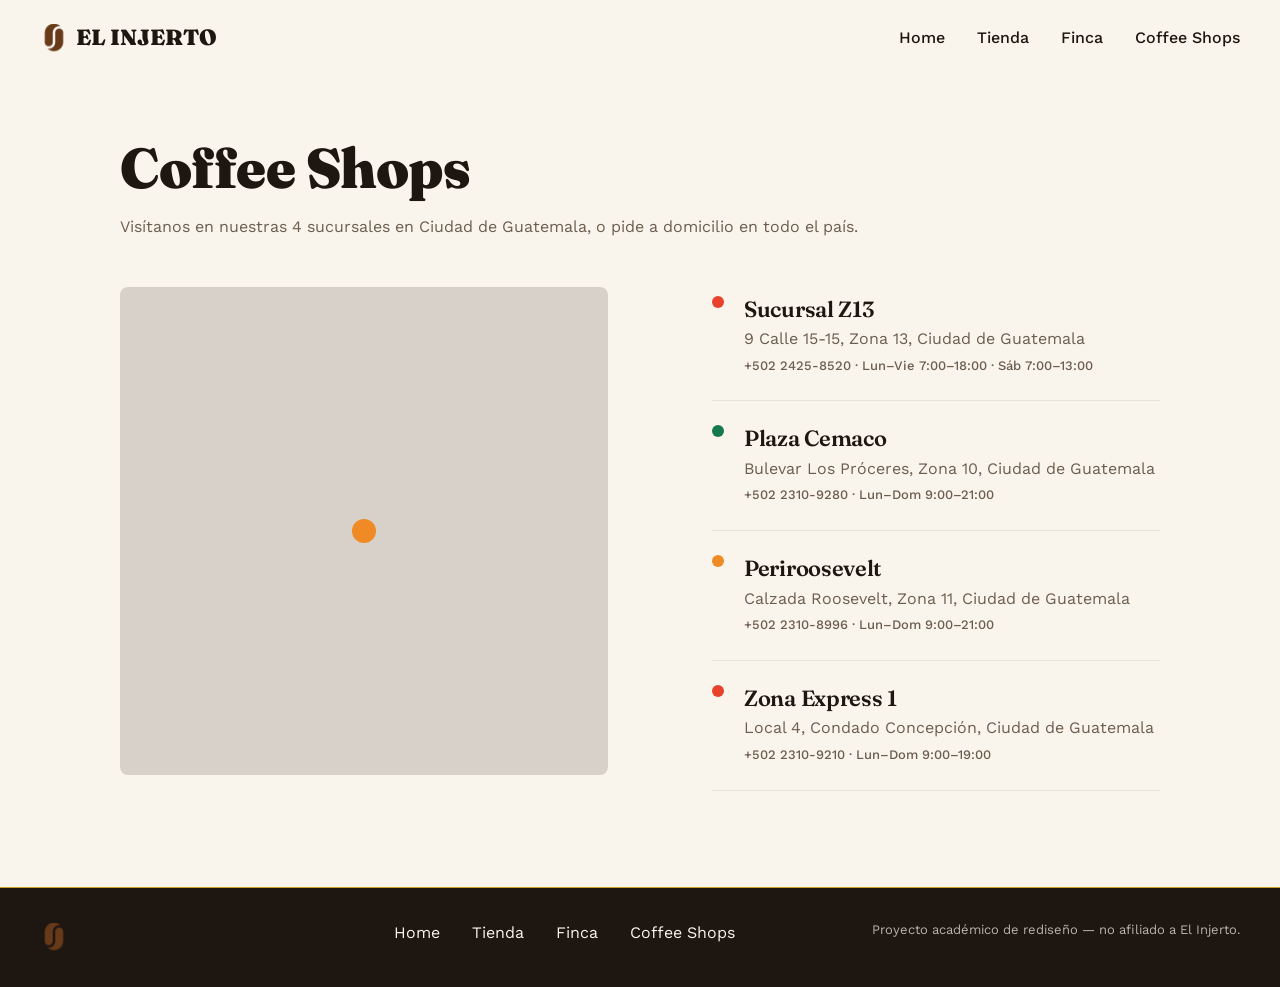
==== coffee-shops.html @ 0ef21207 "feat: agrega coffee-shops.html (mapa placeholder + lista de sucursales) - Coffee Shops completa: cab" ====
<!DOCTYPE html>
<html lang="es">
<head>
  <meta charset="UTF-8">
  <meta name="viewport" content="width=device-width, initial-scale=1.0">
  <title>Coffee Shops — El Injerto</title>
  <meta name="description" content="Visita las 4 sucursales de El Injerto en Ciudad de Guatemala, o pide a domicilio en todo el país.">
  <link rel="preconnect" href="https://fonts.googleapis.com">
  <link rel="preconnect" href="https://fonts.gstatic.com" crossorigin>
  <link href="https://fonts.googleapis.com/css2?family=Fraunces:ital,opsz,wght@0,9..144,600;0,9..144,700;0,9..144,900&family=Work+Sans:wght@400;500;600&display=swap" rel="stylesheet">
  <link rel="stylesheet" href="css/variables.css">
  <link rel="stylesheet" href="css/base.css">
  <link rel="stylesheet" href="css/layout.css">
  <link rel="stylesheet" href="css/components.css">
</head>
<body>
  <a class="sr-only" href="#main">Saltar al contenido principal</a>

  <header class="site-header">
    <div class="site-header__row">
      <a href="index.html" class="site-header__logo">
        <img src="assets/img/logo.svg" alt="" class="site-header__logo-icon" width="28" height="28">
        EL INJERTO
      </a>
      <button type="button" class="site-header__toggle" id="nav-toggle" aria-expanded="false" aria-controls="site-nav">
        <span class="sr-only">Abrir menú</span>
        <svg width="24" height="24" viewBox="0 0 24 24" fill="none" aria-hidden="true" focusable="false">
          <path d="M3 6H21" stroke="currentColor" stroke-width="2" stroke-linecap="round"/>
          <path d="M3 12H21" stroke="currentColor" stroke-width="2" stroke-linecap="round"/>
          <path d="M3 18H21" stroke="currentColor" stroke-width="2" stroke-linecap="round"/>
        </svg>
      </button>
    </div>
    <nav class="site-header__nav" id="site-nav" hidden aria-label="Principal">
      <ul class="site-header__nav-list">
        <li><a href="index.html">Home</a></li>
        <li><a href="tienda.html">Tienda</a></li>
        <li><a href="finca.html">Finca</a></li>
        <li><a href="coffee-shops.html" aria-current="page">Coffee Shops</a></li>
      </ul>
    </nav>
  </header>

  <main id="main">
    <!-- Cabecera de página -->
    <section class="page-header">
      <div class="container">
        <div class="stack stack--sm">
          <h1>Coffee Shops</h1>
          <p>Visítanos en nuestras 4 sucursales en Ciudad de Guatemala, o pide a domicilio en todo el país.</p>
        </div>
      </div>
    </section>

    <!-- Mapa + lista de sucursales -->
    <div class="container section-bottom">
      <div class="split">
        <div class="map-placeholder" aria-hidden="true">
          <span class="map-placeholder__pin"></span>
        </div>
        <ul class="shop-list">
          <li class="shop-list__row">
            <span class="shop-list__chip shop-list__chip--cherry" aria-hidden="true"></span>
            <div class="shop-list__text">
              <h2 class="h4">Sucursal Z13</h2>
              <p>9 Calle 15-15, Zona 13, Ciudad de Guatemala</p>
              <p class="shop-list__hours">+502 2425-8520 · Lun–Vie 7:00–18:00 · Sáb 7:00–13:00</p>
            </div>
          </li>
          <li class="shop-list__row">
            <span class="shop-list__chip shop-list__chip--pine" aria-hidden="true"></span>
            <div class="shop-list__text">
              <h2 class="h4">Plaza Cemaco</h2>
              <p>Bulevar Los Próceres, Zona 10, Ciudad de Guatemala</p>
              <p class="shop-list__hours">+502 2310-9280 · Lun–Dom 9:00–21:00</p>
            </div>
          </li>
          <li class="shop-list__row">
            <span class="shop-list__chip shop-list__chip--terracotta" aria-hidden="true"></span>
            <div class="shop-list__text">
              <h2 class="h4">Periroosevelt</h2>
              <p>Calzada Roosevelt, Zona 11, Ciudad de Guatemala</p>
              <p class="shop-list__hours">+502 2310-8996 · Lun–Dom 9:00–21:00</p>
            </div>
          </li>
          <li class="shop-list__row">
            <span class="shop-list__chip shop-list__chip--cherry" aria-hidden="true"></span>
            <div class="shop-list__text">
              <h2 class="h4">Zona Express 1</h2>
              <p>Local 4, Condado Concepción, Ciudad de Guatemala</p>
              <p class="shop-list__hours">+502 2310-9210 · Lun–Dom 9:00–19:00</p>
            </div>
          </li>
        </ul>
      </div>
    </div>
  </main>

  <footer class="site-footer">
    <div class="site-footer__inner">
      <a href="index.html" class="site-header__logo">
        <img src="assets/img/logo.svg" alt="" class="site-header__logo-icon" width="28" height="28">
        EL INJERTO
      </a>
      <nav aria-label="Pie de página">
        <ul class="site-footer__nav-list">
          <li><a href="index.html">Home</a></li>
          <li><a href="tienda.html">Tienda</a></li>
          <li><a href="finca.html">Finca</a></li>
          <li><a href="coffee-shops.html">Coffee Shops</a></li>
        </ul>
      </nav>
      <p class="site-footer__disclaimer">Proyecto académico de rediseño — no afiliado a El Injerto.</p>
    </div>
  </footer>
</body>
</html>
---- css/variables.css ----
/* ==========================================================================
   El Injerto — Design tokens
   ==========================================================================
   Fuente: colecciones de variables de Figma "El Injerto — Color" (fileKey
   C8CzTyhKqB1bXOBC3PZxYd) y estilos de texto "injerto/*", extraídos vía
   Figma Plugin API (getLocalVariableCollectionsAsync / getLocalTextStylesAsync)
   el 2026-09-28/29. Tabla de mapeo Figma ↔ CSS completa, con ratios de
   contraste WCAG calculados para cada par usado, en PLAN.md
   ("Fase 3 (previo a variables.css) — Auditoría de contraste WCAG").

   Figma no define variables numéricas (espaciado/radio/motion) — esa parte
   de este archivo se deriva de los valores usados de forma consistente en
   el build de Figma de la Fase 2 y se documenta aquí por primera vez.
   ========================================================================== */

:root {
  /* ---- Color — tokens nombrados por rol, no por apariencia ---- */
  --color-ink: #1e1611;              /* texto principal · fondos oscuros (footer, nav) */
  --color-surface: #faf5ec;          /* fondo claro por defecto · texto sobre ink */
  --color-block-cherry: #e8422c;     /* bloque decorativo saturado — nunca lleva texto encima */
  --color-block-terracotta: #ef8a24; /* fondo de botón Primary · chip seleccionado */
  --color-block-terracotta-hover: #ce771f;
  --color-block-terracotta-active: #bf6e1d;
  --color-block-pine: #16794c;       /* bloque decorativo saturado — nunca lleva texto encima */
  --color-accent-gold: #c9a227;      /* hairline/acento decorativo ÚNICAMENTE — nunca color de texto ni de fondo funcional */
  --color-text-secondary: #6b5d4f;   /* texto secundario sobre surface / ink-tint-8 */
  --color-disabled-fill: #e0dad2;    /* fondo de estado deshabilitado */
  --color-disabled-text: #979189;    /* texto de estado deshabilitado (exento de AA — WCAG 1.4.3, UI inactiva) */
  --color-ink-tint-8: #e8e3da;       /* fondo de sección terciaria (p.ej. Procesos, Subscription teaser) */
  --color-ink-tint-16: #d7d1c9;      /* superficie de mayor contraste tonal (p.ej. placeholder de mapa) */

  /* ---- Tipografía ---- */
  --font-display: 'Fraunces', Georgia, 'Times New Roman', serif;
  --font-body: 'Work Sans', -apple-system, BlinkMacSystemFont, 'Segoe UI', sans-serif;

  --fw-regular: 400;
  --fw-medium: 500;
  --fw-semibold: 600;
  --fw-bold: 700;
  --fw-black: 900;

  /* Tamaños fluidos para h1/h2 (clamp entre el valor mobile y desktop usados
     en el hi-fi de Figma); el resto de tamaños son fijos por breakpoint. */
  --fs-h1: clamp(2rem, 1.3rem + 3.1vw, 3.5rem);   /* 32px → 56px */
  --fs-h2: clamp(1.625rem, 1.35rem + 1.2vw, 2.5rem); /* 26px → 40px */
  --fs-h3: clamp(1.1875rem, 1.05rem + 0.6vw, 1.5rem); /* 19px → 24px */
  --fs-h4: 1.375rem;    /* 22px — nombre de sucursal en Coffee Shops */
  --fs-body: 1rem;      /* 16px */
  --fs-body-sm: 0.9375rem; /* 15px — variante mobile de body */
  --fs-small: 0.875rem; /* 14px — injerto/small */
  --fs-caption: 0.8125rem; /* 13px — leyendas de Procesos */
  --fs-button: 0.9375rem; /* 15px — injerto/button-label */

  --lh-tight: 1.05;   /* h1 */
  --lh-snug: 1.1;     /* h2 */
  --lh-normal: 1.2;   /* h3, h4 */
  --lh-relaxed: 1.6;  /* body */
  --lh-button: 1;

  --ls-h1: -0.5px;
  --ls-h2: -0.3px;
  --ls-button: 0.3px;

  /* ---- Espaciado — escala de 4px, nombrada por múltiplo ---- */
  --space-1: 0.25rem;  /* 4px */
  --space-2: 0.5rem;   /* 8px */
  --space-3: 0.75rem;  /* 12px */
  --space-4: 1rem;     /* 16px */
  --space-5: 1.25rem;  /* 20px */
  --space-6: 1.5rem;   /* 24px */
  --space-8: 2rem;     /* 32px */
  --space-10: 2.5rem;  /* 40px */
  --space-12: 3rem;    /* 48px */
  --space-14: 3.5rem;  /* 56px */
  --space-16: 4rem;    /* 64px */
  --space-20: 5rem;    /* 80px */
  --space-24: 6rem;    /* 96px */
  --space-30: 7.5rem;  /* 120px — padding lateral desktop (≥1280px) */

  /* ---- Radio ---- */
  --radius-sm: 4px;
  --radius-md: 8px;
  --radius-lg: 12px;
  --radius-full: 999px; /* chips, pills */

  /* ---- Contorno ---- */
  --stroke-hairline: 1px solid var(--color-ink-tint-8);
  --stroke-gold: 1px solid var(--color-accent-gold);

  /* ---- Movimiento ---- */
  /* Duración y easing separados (no como un solo shorthand) para poder
     anular solo la duración bajo prefers-reduced-motion sin recurrir a la
     declaración de máxima prioridad que este proyecto prohíbe
     — ver base.css. */
  --duration-fast: 150ms;
  --duration-base: 200ms;
  --easing-standard: ease;
  --transition-fast: var(--duration-fast) var(--easing-standard);
  --transition-base: var(--duration-base) var(--easing-standard);

  /* ---- Layout ---- */
  --container-max: 1200px; /* ancho de contenido a 1440px de viewport (120px de margen lateral) */

  /* ---- Tamaño de componentes ---- */
  --size-icon-md: 1.75rem;    /* 28px — icono del lockup del logo */
  --size-tap-target: 2.75rem; /* 44px — mínimo de área táctil (WCAG 2.5.5 / Apple HIG) */
  --size-dot-lg: 4.5rem;      /* 72px — círculo numerado de Proceso Step */
  --size-hairline-thin: 1px;  /* grosor base de subrayado (tab en reposo, mantiene la altura reservada) */
  --size-hairline-thick: 2px; /* grosor de la línea conectora de Proceso (accent-gold) */
  --size-underline-selected: 3px; /* grosor del subrayado de la tab seleccionada */
  --size-icon-lg: 4rem;       /* 64px — icono circular de "Encuentra tu sabor" (Home) */
  --size-dot-sm: 0.75rem;      /* 12px — chip de color en la lista de Coffee Shops */
  --size-pin-lg: 1.5rem;       /* 24px — pin decorativo del mapa placeholder (Coffee Shops) */

  /* ---- Accesibilidad ---- */
  --focus-ring-color: var(--color-block-terracotta);
  --focus-ring-width: 2px;
  --focus-ring-offset: 2px;
}

/* Breakpoints del proyecto (mobile-first, min-width, sin variables CSS
   porque no son utilizables dentro de @media): 480px · 768px · 1024px · 1280px */
---- css/base.css ----
/* ==========================================================================
   El Injerto — Base
   ==========================================================================
   Reset moderno, tipografía base, escala de encabezados (fluida en h1/h2
   vía clamp(), fija en h3/h4/body), estilos de foco visible y utilidades
   de accesibilidad. Depende de variables.css (debe cargarse después).
   ========================================================================== */

/* ---- Reset moderno ---- */
*,
*::before,
*::after {
  box-sizing: border-box;
}

* {
  margin: 0;
}

html {
  -webkit-text-size-adjust: 100%;
  text-size-adjust: 100%;
}

body {
  min-height: 100dvh;
  line-height: var(--lh-relaxed);
  -webkit-font-smoothing: antialiased;
}

img,
picture,
svg {
  display: block;
  max-width: 100%;
}

input,
button,
textarea,
select {
  font: inherit;
  color: inherit;
}

button {
  background: none;
  border: none;
  cursor: pointer;
  text-align: inherit;
}

a {
  color: inherit;
  text-decoration: none;
}

ul,
ol {
  list-style: none;
}

table {
  border-collapse: collapse;
}

/* ---- Tipografía base ---- */
html {
  font-size: 100%; /* respeta el tamaño de fuente configurado por el usuario */
}

body {
  font-family: var(--font-body);
  font-weight: var(--fw-regular);
  font-size: var(--fs-body);
  color: var(--color-ink);
  background-color: var(--color-surface);
}

/* ---- Escala de encabezados ---- */
h1,
.h1 {
  font-family: var(--font-display);
  font-weight: var(--fw-black);
  font-size: var(--fs-h1);
  line-height: var(--lh-tight);
  letter-spacing: var(--ls-h1);
}

h2,
.h2 {
  font-family: var(--font-display);
  font-weight: var(--fw-bold);
  font-size: var(--fs-h2);
  line-height: var(--lh-snug);
  letter-spacing: var(--ls-h2);
}

h3,
.h3 {
  font-family: var(--font-display);
  font-weight: var(--fw-semibold);
  font-size: var(--fs-h3);
  line-height: var(--lh-normal);
}

h4,
.h4 {
  font-family: var(--font-display);
  font-weight: var(--fw-semibold);
  font-size: var(--fs-h4);
  line-height: var(--lh-normal);
}

p {
  color: var(--color-text-secondary);
  font-size: var(--fs-body-sm);
  line-height: var(--lh-relaxed);
}

@media (min-width: 768px) {
  p {
    font-size: var(--fs-body);
  }
}

small,
.text-small {
  font-size: var(--fs-small);
  font-weight: var(--fw-medium);
}

.text-caption {
  font-size: var(--fs-caption);
  color: var(--color-text-secondary);
}

/* ---- Foco visible ---- */
/* :focus-visible en vez de :focus para no mostrar el anillo en clics de
   ratón, solo en navegación por teclado — requisito de accesibilidad. */
:focus-visible {
  outline: var(--focus-ring-width) solid var(--focus-ring-color);
  outline-offset: var(--focus-ring-offset);
  border-radius: var(--radius-sm);
}

/* ---- Utilidades de accesibilidad ---- */
.sr-only {
  position: absolute;
  width: 1px;
  height: 1px;
  padding: 0;
  margin: -1px;
  overflow: hidden;
  clip: rect(0, 0, 0, 0);
  white-space: nowrap;
  border: 0;
}

/* ---- Movimiento reducido ---- */
/* Esta regla no usa la declaración de máxima prioridad (prohibida en todo
   el proyecto, ver skills/css-architecture):
   en vez de forzar transition-duration en cada elemento, se redefinen los
   TOKENS de duración a nivel :root. Como components.css y js/main.js SOLO
   consumen var(--transition-fast)/var(--transition-base) (nunca ms sueltos,
   ver skills/design-tokens), esta redefinición de variable se propaga a
   todas las transiciones sin necesidad de ganar ninguna guerra de
   especificidad. */
@media (prefers-reduced-motion: reduce) {
  :root {
    --duration-fast: 0.01ms;
    --duration-base: 0.01ms;
  }
}
---- css/layout.css ----
/* ==========================================================================
   El Injerto — Layout
   ==========================================================================
   Contenedor, cabecera, pie de página, ritmo vertical de secciones y
   patrones de grid reutilizables (product-grid, split). Solo usa
   var(--…) — nunca valores sueltos (skills/design-tokens). Mobile-first,
   min-width en 480/768/1024/1280px (skills/css-architecture).

   Nota de fidelidad: Figma solo diseñó 2 anchos (375 y 1440), así que el
   padding lateral en los breakpoints intermedios (768/1024) es una
   interpolación razonable entre esos dos extremos, no un valor sacado
   directamente de un frame de Figma.
   ========================================================================== */

/* ---- Contenedor ---- */
.container {
  width: 100%;
  margin-inline: auto;
  padding-inline: var(--space-6); /* 24px — coincide con el margen lateral mobile de Figma */
  max-width: calc(var(--container-max) + 2 * var(--space-30));
}

@media (min-width: 768px) {
  .container {
    padding-inline: var(--space-10); /* 40px — coincide con el padding del Header/Footer desktop */
  }
}

@media (min-width: 1024px) {
  .container {
    padding-inline: var(--space-16); /* 64px */
  }
}

@media (min-width: 1280px) {
  .container {
    padding-inline: var(--space-30); /* 120px — coincide con el margen lateral desktop de Figma */
  }
}

/* ---- Cabecera del sitio ---- */
.site-header {
  display: flex;
  flex-direction: column;
  padding-block: var(--space-4); /* 16px */
  padding-inline: var(--space-6); /* 24px */
  background-color: var(--color-surface);
}

@media (min-width: 768px) {
  .site-header {
    padding-block: var(--space-5); /* 20px — coincide con Header Desktop de Figma */
    padding-inline: var(--space-10); /* 40px */
  }
}

.site-header__logo {
  display: flex;
  align-items: center;
  gap: var(--space-2);
  font-family: var(--font-display);
  font-weight: var(--fw-black);
  font-size: var(--fs-h4);
  color: var(--color-ink);
}

.site-header__logo-icon {
  width: var(--size-icon-md);
  height: var(--size-icon-md);
  object-fit: contain; /* el logo real no es cuadrado (98×116); evita que el
                           tamaño de icono forzado lo deforme */
}

/* Wrapper que agrupa logo + botón hamburguesa en una fila; el nav (panel
   desplegable) va DEBAJO de esta fila en el flujo normal del documento —
   nunca en position:fixed con un offset adivinado, para no depender de la
   altura real de la cabecera. */
.site-header__row {
  display: flex;
  align-items: center;
  justify-content: space-between;
  width: 100%;
}

/* Botón hamburguesa — visible solo por debajo del breakpoint de navegación
   horizontal. El toggle de estado (aria-expanded, atributo [hidden] en el
   nav) lo aplica js/main.js; aquí solo se define el aspecto visual. */
.site-header__toggle {
  display: flex;
  align-items: center;
  justify-content: center;
  width: var(--size-tap-target);
  height: var(--size-tap-target);
}

@media (min-width: 768px) {
  .site-header__toggle {
    display: none;
  }
}

/* Nav — panel desplegable en flujo normal en mobile (oculto por defecto vía
   [hidden], que js/main.js quita/pone al hacer toggle), fila horizontal en
   desktop. Al estar en el flujo del documento (no position:fixed), la
   cabecera crece para contenerlo y no hace falta calcular ninguna altura. */
.site-header__nav[hidden] {
  display: none;
}

.site-header__nav {
  width: 100%;
  padding-block: var(--space-6);
}

.site-header__nav-list {
  display: flex;
  flex-direction: column;
  gap: var(--space-6);
  font-family: var(--font-display);
  font-weight: var(--fw-semibold);
  font-size: var(--fs-h3);
}

@media (min-width: 768px) {
  .site-header {
    flex-direction: row;
    align-items: center;
    justify-content: space-between;
    flex-wrap: wrap;
  }

  .site-header__row {
    width: auto;
  }

  .site-header__nav,
  .site-header__nav[hidden] {
    display: block;
    width: auto;
    padding-block: 0;
  }

  .site-header__nav-list {
    flex-direction: row;
    align-items: center;
    gap: var(--space-8);
    font-family: var(--font-body);
    font-weight: var(--fw-medium);
    font-size: var(--fs-body);
  }
}

/* ---- Pie de página ---- */
.site-footer {
  background-color: var(--color-ink);
  color: var(--color-surface);
  border-top: var(--stroke-gold);
}

.site-footer__inner {
  display: flex;
  flex-direction: column;
  gap: var(--space-8);
  padding-block: var(--space-8); /* 32px */
  padding-inline: var(--space-6); /* 24px */
}

@media (min-width: 768px) {
  .site-footer__inner {
    flex-direction: row;
    align-items: flex-start;
    justify-content: space-between;
    padding-inline: var(--space-10); /* 40px */
  }
}

.site-footer__nav-list {
  display: flex;
  flex-direction: column;
  gap: var(--space-3);
}

@media (min-width: 768px) {
  .site-footer__nav-list {
    flex-direction: row;
    gap: var(--space-8);
  }
}

.site-footer__disclaimer {
  font-size: var(--fs-caption);
  color: var(--color-surface);
  opacity: 0.7;
  margin-top: var(--space-6);
}

@media (min-width: 768px) {
  .site-footer__disclaimer {
    margin-top: 0;
  }
}

/* ---- Ritmo vertical de secciones ---- */
.section {
  padding-block: var(--space-12); /* 48px */
}

@media (min-width: 768px) {
  .section {
    padding-block: var(--space-16); /* 64px */
  }
}

@media (min-width: 1024px) {
  .section {
    padding-block: var(--space-20); /* 80px */
  }
}

@media (min-width: 1280px) {
  .section {
    padding-block: var(--space-24); /* 96px */
  }
}

/* Variante compacta — bandas de título, no secciones de contenido completo */
.section--tight {
  padding-block: var(--space-8); /* 32px */
}

@media (min-width: 1024px) {
  .section--tight {
    padding-block: var(--space-10); /* 40px */
  }
}

/* Variante con fondo terciario (Procesos, Subscription teaser) */
.section--tinted {
  background-color: var(--color-ink-tint-8);
}

/* ---- Grids reutilizables ---- */

/* split — layout de 2 columnas que colapsa a 1 en mobile. Usado en Hero
   (texto | foto), Coffee Shops (mapa | lista), Subscription builder
   (texto | panel). */
.split {
  display: grid;
  grid-template-columns: 1fr;
  gap: var(--space-10);
  align-items: start;
}

@media (min-width: 1024px) {
  .split {
    grid-template-columns: 1fr 1fr;
    align-items: center;
    gap: var(--space-16);
  }
}

/* product-grid — grid de Product Card, Home "Cafés de Temporada" y Tienda.
   Nota de fidelidad: el hi-fi de Figma usa un offset vertical alterno
   (efecto "escalonado") entre tarjetas para dar ritmo visual al wireframe;
   aquí se simplifica a un grid alineado porque un offset por nth-child se
   rompe de forma impredecible al cambiar el número de columnas entre
   breakpoints — desviación deliberada, documentada en PLAN.md. */
.product-grid {
  display: grid;
  grid-template-columns: 1fr;
  gap: var(--space-6);
}

@media (min-width: 768px) {
  .product-grid {
    grid-template-columns: repeat(2, 1fr);
  }
}

@media (min-width: 1280px) {
  .product-grid {
    grid-template-columns: repeat(4, 1fr);
  }
}

/* steps-grid — timeline de Proceso (Finca): fila única desktop, 2×2 mobile */
.steps-grid {
  display: grid;
  grid-template-columns: repeat(2, 1fr);
  gap: var(--space-8) var(--space-6);
  justify-items: center;
}

@media (min-width: 768px) {
  .steps-grid {
    grid-template-columns: repeat(4, 1fr);
  }
}

/* ---- Utilidades de composición vertical ---- */
/* .stack agrupa título + contenido + CTA dentro de una sección con un gap
   consistente tomado de la escala de espaciado; los tamaños coinciden con
   los itemSpacing reales de los frames verticales de Home/Finca en Figma
   (Hero text=24, Find Your Flavor=32, Cafés de Temporada=40, Subscription
   text=16). .stack--center centra el contenido (usado en secciones donde
   Figma tiene counterAxisAlignItems='CENTER', p.ej. "Encuentra tu sabor"). */
.stack {
  display: flex;
  flex-direction: column;
}

.stack--sm {
  gap: var(--space-4); /* 16px */
}

.stack--md {
  gap: var(--space-6); /* 24px */
}

.stack--lg {
  gap: var(--space-8); /* 32px */
}

.stack--xl {
  gap: var(--space-10); /* 40px */
}

.stack--center {
  align-items: center;
  text-align: center;
}

/* ---- Cabecera de página (Tienda, Finca, Coffee Shops) ---- */
/* Título + intro de página, antes del contenido principal. Padding vertical
   asimétrico tomado directamente de Tienda en Figma (no interpolado: mobile
   32/24 y desktop 64/32 son los valores reales de los 2 anchos diseñados). */
.page-header {
  padding-block: var(--space-8) var(--space-6); /* 32px / 24px */
}

@media (min-width: 768px) {
  .page-header {
    padding-block: var(--space-16) var(--space-8); /* 64px / 32px */
  }
}

/* ---- Fila de Category Tabs (Tienda) ---- */
.category-tabs-row {
  padding-bottom: var(--space-6); /* 24px */
}

@media (min-width: 768px) {
  .category-tabs-row {
    padding-bottom: var(--space-10); /* 40px */
  }
}

/* ---- Utilidad: sección con padding solo abajo ---- */
/* Para contenido que ya viene precedido de espaciado propio (p.ej. justo
   después de .category-tabs-row) y no debe duplicar espacio arriba. Sigue
   la misma progresión de 4 breakpoints que .section, desplazada a los
   valores reales de Tienda en Figma (mobile 56px, desktop 96px). */
.section-bottom {
  padding-bottom: var(--space-14); /* 56px */
}

@media (min-width: 768px) {
  .section-bottom {
    padding-bottom: var(--space-16); /* 64px — interpolación */
  }
}

@media (min-width: 1024px) {
  .section-bottom {
    padding-bottom: var(--space-20); /* 80px — interpolación */
  }
}

@media (min-width: 1280px) {
  .section-bottom {
    padding-bottom: var(--space-24); /* 96px */
  }
}
---- css/components.css ----
/* ==========================================================================
   El Injerto — Componentes
   ==========================================================================
   Botones, Product Card, Proceso Step/Connector, y las Category Tabs
   (patrón ARIA tabs). Solo usa var(--…) — nunca valores sueltos
   (skills/design-tokens). Valores tomados directamente de los componentes
   reales de Figma (fileKey C8CzTyhKqB1bXOBC3PZxYd, set de Botones
   308:1954, Product Card 308:2000, Proceso Step/Connector 308:2004/308:2008,
   Tab 308:1963) — no inventados.
   ========================================================================== */

/* ---- Botones ---- */
.btn {
  display: inline-flex;
  align-items: center;
  justify-content: center;
  padding-block: var(--space-3); /* 12px */
  padding-inline: var(--space-6); /* 24px */
  min-height: var(--size-tap-target);
  border: var(--size-hairline-thick) solid transparent;
  border-radius: var(--radius-sm);
  font-family: var(--font-body);
  font-weight: var(--fw-semibold);
  font-size: var(--fs-button);
  line-height: var(--lh-button);
  letter-spacing: var(--ls-button);
  transition: background-color var(--transition-fast), border-color var(--transition-fast),
    color var(--transition-fast);
}

.btn:disabled {
  cursor: not-allowed;
}

/* Primary — relleno terracotta, etiqueta ink (auditado: 7.07:1 / 5.33:1 /
   4.64:1 en default/hover/active, ver PLAN.md "Auditoría de contraste WCAG") */
.btn--primary {
  background-color: var(--color-block-terracotta);
  border-color: var(--color-block-terracotta);
  color: var(--color-ink);
}

.btn--primary:hover {
  background-color: var(--color-block-terracotta-hover);
  border-color: var(--color-block-terracotta-hover);
}

.btn--primary:active {
  background-color: var(--color-block-terracotta-active);
  border-color: var(--color-block-terracotta-active);
}

.btn--primary:disabled {
  background-color: var(--color-disabled-fill);
  border-color: var(--color-disabled-fill);
  color: var(--color-disabled-text);
}

/* Secondary — contorno ink, relleno transparente */
.btn--secondary {
  background-color: transparent;
  border-color: var(--color-ink);
  color: var(--color-ink);
}

.btn--secondary:hover {
  background-color: var(--color-ink-tint-8);
}

.btn--secondary:disabled {
  border-color: var(--color-disabled-fill);
  color: var(--color-disabled-text);
  background-color: transparent;
}

/* Tertiary — solo texto, sin relleno ni contorno */
.btn--tertiary {
  background-color: transparent;
  border-color: transparent;
  color: var(--color-ink);
  padding-inline: var(--space-2);
}

.btn--tertiary:hover {
  text-decoration: underline; /* el estado no depende solo del color */
}

.btn--tertiary:disabled {
  color: var(--color-disabled-text);
}

/* ---- Product Card ---- */
/* Home "Cafés de temporada" y Tienda (café/merch). El bloque de imagen es
   un color plano (placeholder de producto real, ver design.md) — no una
   <img>, así que no requiere alt text; el color se fija con una clase
   modificadora, nunca inline. */
.product-card {
  border-radius: var(--radius-md);
  overflow: hidden;
  background-color: var(--color-surface);
}

.product-card__image {
  aspect-ratio: 6 / 5;
  width: 100%;
}

.product-card__image--cherry {
  background-color: var(--color-block-cherry);
}

.product-card__image--pine {
  background-color: var(--color-block-pine);
}

.product-card__image--terracotta {
  background-color: var(--color-block-terracotta);
}

.product-card__body {
  display: flex;
  flex-direction: column;
  gap: var(--space-1); /* 4px */
  padding: var(--space-4); /* 16px */
}

.product-card__name {
  font-family: var(--font-display);
  font-weight: var(--fw-semibold);
  font-size: var(--fs-h4);
  color: var(--color-ink);
}

.product-card__price {
  font-size: var(--fs-small);
  color: var(--color-text-secondary);
}

/* ---- Proceso Step / Connector ---- */
/* Timeline "De la semilla a la taza" (Finca): 4 pasos numerados conectados
   por una línea decorativa accent-gold. */
/* Mobile-first: grid 2x2 real (mismo patrón que "Steps row" en Finca Mobile
   de Figma, no un flex-wrap orgánico — el texto de las captions no
   garantiza 2 por fila de forma fiable si se deja al wrap del navegador).
   Desde 768px pasa a fila única; el espacio entre pasos lo generan los
   Proceso Connector (flex:1), por eso el gap se resetea a 0. */
.proceso {
  display: grid;
  grid-template-columns: repeat(2, 1fr);
  justify-items: center;
  gap: var(--space-6) var(--space-10); /* 24px filas / 40px columnas — reales de Figma mobile */
}

@media (min-width: 768px) {
  .proceso {
    display: flex;
    align-items: center;
    justify-content: center;
    flex-wrap: nowrap;
    gap: 0;
  }
}

.proceso-step {
  display: flex;
  flex-direction: column;
  align-items: center;
  gap: var(--space-3); /* 12px */
  text-align: center;
}

.proceso-step__number {
  display: flex;
  align-items: center;
  justify-content: center;
  width: var(--size-dot-lg);
  height: var(--size-dot-lg);
  border-radius: var(--radius-full);
  background-color: var(--color-block-terracotta);
  color: var(--color-ink); /* 7.07:1, ver tabla de contraste en variables.css */
  font-family: var(--font-display);
  font-weight: var(--fw-bold);
  font-size: var(--fs-h3);
}

.proceso-step__label {
  font-size: var(--fs-small);
  font-weight: var(--fw-medium);
  color: var(--color-ink);
}

.proceso-step__caption {
  font-size: var(--fs-caption);
  color: var(--color-text-secondary);
  max-width: 12rem;
}

/* Mobile-first: oculto por defecto porque en mobile el timeline usa grid
   2×2 (.steps-grid, ver layout.css) y un conector horizontal no tiene
   sentido entre filas. Se muestra desde 768px, cuando el timeline vuelve a
   ser una fila única de 4 pasos. */
.proceso-connector {
  display: none;
}

@media (min-width: 768px) {
  .proceso-connector {
    display: block;
    flex: 1 1 var(--space-20); /* 80px */
    height: var(--size-hairline-thick);
    background-color: var(--color-accent-gold);
    align-self: center;
    margin-inline: var(--space-2);
  }
}

/* ---- Category Tabs (Tienda) ---- */
/* Patrón ARIA tabs completo: role="tablist"/"tab"/"tabpanel", aria-selected,
   roving tabindex y navegación ←/→/Home/End — implementados en js/main.js.
   Aquí solo el aspecto visual de cada estado. El estado seleccionado NUNCA
   se comunica solo con color: lleva además subrayado más grueso (3px vs 1px)
   y peso de fuente distinto (bold vs medium) — skills/accessibility regla 7. */
.tablist {
  display: flex;
  gap: var(--space-4); /* 16px */
}

.tab {
  padding-block: var(--space-2) var(--space-3); /* 8px arriba, 12px abajo */
  padding-inline: var(--space-1);
  border: none;
  border-bottom: var(--size-hairline-thin) solid transparent;
  font-family: var(--font-body);
  font-weight: var(--fw-medium);
  font-size: var(--fs-body-sm);
  color: var(--color-ink);
  transition: border-color var(--transition-fast), border-width var(--transition-fast);
}

.tab:hover {
  border-bottom-color: var(--color-accent-gold);
  border-bottom-width: var(--size-hairline-thick);
}

.tab[aria-selected='true'] {
  font-weight: var(--fw-bold);
  border-bottom-color: var(--color-block-terracotta);
  border-bottom-width: var(--size-underline-selected);
}

.tabpanel[hidden] {
  display: none;
}

/* ---- Home: composición fotográfica del Hero ---- */
/* Bloques de color plano en vez de fotografía real (placeholder de imagen,
   ver design.md). Proporciones tomadas de Home Desktop/Mobile en Figma:
   mobile = un solo bloque cherry (327×220); desktop ≥1024px = bloque cherry
   + columna apilada terracotta/pine con acento circular centrado (720×420
   total, sin gap entre bloques — valores exactos de Figma). */
.hero-photos {
  display: flex;
  width: 100%;
  aspect-ratio: 327 / 220;
  overflow: hidden;
  border-radius: var(--radius-md);
}

.hero-photos__block {
  width: 100%;
  height: 100%;
}

.hero-photos__block--cherry {
  background-color: var(--color-block-cherry);
}

.hero-photos__block--terracotta {
  background-color: var(--color-block-terracotta);
}

.hero-photos__block--pine {
  display: flex;
  align-items: center;
  justify-content: center;
  background-color: var(--color-block-pine);
}

.hero-photos__stack,
.hero-photos__block--terracotta,
.hero-photos__block--pine {
  display: none;
}

.hero-photos__accent {
  width: 30%;
  aspect-ratio: 1 / 1;
  border-radius: var(--radius-full);
  background-color: var(--color-surface);
}

@media (min-width: 1024px) {
  .hero-photos {
    aspect-ratio: 720 / 420;
  }

  .hero-photos__block--cherry {
    width: 50%;
  }

  .hero-photos__stack {
    display: flex;
    flex-direction: column;
    width: 50%;
    height: 100%;
  }

  .hero-photos__block--terracotta,
  .hero-photos__block--pine {
    display: flex;
    width: 100%;
    height: 50%;
  }
}

/* ---- Home: Flavor Step ("Encuentra tu sabor") ---- */
/* Icono circular + etiqueta, dentro de .steps-grid (layout.css). Reutiliza
   el mismo patrón de grid 2×2→fila de 4 que el timeline de Proceso (Finca),
   con un gap ligeramente distinto al de Figma (24/32px del grid compartido
   vs. 48px en el diseño original) — desviación menor documentada en
   PLAN.md, igual que la reutilización de .split más abajo. */
.flavor-step {
  display: flex;
  flex-direction: column;
  align-items: center;
  gap: var(--space-3); /* 12px */
  text-align: center;
}

.flavor-step__icon {
  width: var(--size-icon-lg);
  height: var(--size-icon-lg);
  border-radius: var(--radius-full);
  background-color: var(--color-block-terracotta);
}

.flavor-step__label {
  font-size: var(--fs-small);
  font-weight: var(--fw-medium);
  color: var(--color-ink);
}

/* ---- Home: Subscription Builder (teaser) ---- */
/* Vista previa estática de "Arma tu suscripción" — no interactiva (no hay
   página de checkout en el alcance de esta PEC). Los chips de tamaño
   muestran el estado "seleccionado" (250g) tal como en Figma: nunca solo
   por color, también negrita (misma regla que .tab). El selector de
   frecuencia y el precio se implementan como controles reales
   deshabilitados en vez de las barras grises vacías de Figma — más
   semántico y accesible que una decoración sin significado, mismo aspecto
   visual (fill disabled-fill / texto disabled-text). */
.chip {
  display: inline-flex;
  align-items: center;
  justify-content: center;
  padding-block: var(--space-3); /* 12px — snap del valor de Figma (10px) a la escala de 4px */
  padding-inline: var(--space-4); /* 16px */
  border-radius: var(--radius-full);
  background-color: var(--color-disabled-fill);
  color: var(--color-disabled-text);
  font-size: var(--fs-small);
  font-weight: var(--fw-medium);
}

.chip--selected {
  background-color: var(--color-block-terracotta);
  color: var(--color-ink); /* 7.07:1, mismo par ya auditado que .btn--primary */
  font-weight: var(--fw-bold);
}

.subscription-panel {
  display: flex;
  flex-direction: column;
  gap: var(--space-4); /* 16px */
  padding: var(--space-6); /* 24px */
  border-radius: var(--radius-md);
  background-color: var(--color-surface);
}

.subscription-panel__chips {
  display: flex;
  flex-wrap: wrap;
  gap: var(--space-3); /* 12px */
}

.subscription-panel__select {
  width: 100%;
  min-height: var(--size-tap-target);
  padding-inline: var(--space-4);
  border: none;
  border-radius: var(--radius-sm);
  background-color: var(--color-disabled-fill);
  color: var(--color-disabled-text);
  appearance: none;
}

.subscription-panel__price {
  font-size: var(--fs-small);
  color: var(--color-disabled-text);
}

/* ---- Finca: bloque fotográfico del Hero ---- */
/* Mismo patrón que .hero-photos de Home (bloque de color + acento circular
   centrado), pero de una sola pieza en ambos anchos — Figma no cambia la
   composición entre mobile y desktop aquí, solo la proporción (327×220 →
   640×420) y el tamaño relativo del círculo (27.5% → 21.875% del ancho);
   se usa un 25% único, un promedio razonable entre ambos anchos reales. */
.finca-photo {
  display: flex;
  align-items: center;
  justify-content: center;
  width: 100%;
  aspect-ratio: 327 / 220;
  overflow: hidden;
  border-radius: var(--radius-md);
  background-color: var(--color-block-pine);
}

@media (min-width: 1024px) {
  .finca-photo {
    aspect-ratio: 640 / 420;
  }
}

.finca-photo__accent {
  width: 25%;
  aspect-ratio: 1 / 1;
  border-radius: var(--radius-full);
  background-color: var(--color-surface);
}

/* ---- Coffee Shops: mapa placeholder ---- */
/* Sin mapa real (fuera de alcance de esta PEC) — bloque neutro con un pin
   decorativo centrado, mismo criterio que .hero-photos/.finca-photo.
   Proporción real de Figma: 327×240 en mobile, cuadrado (600×600) desde
   1024px, que es cuando .split pasa a 2 columnas. */
.map-placeholder {
  display: flex;
  align-items: center;
  justify-content: center;
  width: 100%;
  aspect-ratio: 327 / 240;
  border-radius: var(--radius-md);
  background-color: var(--color-ink-tint-16);
}

@media (min-width: 1024px) {
  .map-placeholder {
    aspect-ratio: 1 / 1;
  }
}

.map-placeholder__pin {
  width: var(--size-pin-lg);
  height: var(--size-pin-lg);
  border-radius: var(--radius-full);
  background-color: var(--color-block-terracotta);
}

/* ---- Coffee Shops: lista de sucursales ---- */
.shop-list {
  display: flex;
  flex-direction: column;
}

.shop-list__row {
  display: flex;
  align-items: flex-start;
  gap: var(--space-5); /* 20px */
  padding-block: var(--space-6); /* 24px */
  border-bottom: var(--stroke-hairline);
}

.shop-list__chip {
  flex-shrink: 0;
  width: var(--size-dot-sm);
  height: var(--size-dot-sm);
  border-radius: var(--radius-full);
}

.shop-list__chip--cherry {
  background-color: var(--color-block-cherry);
}

.shop-list__chip--pine {
  background-color: var(--color-block-pine);
}

.shop-list__chip--terracotta {
  background-color: var(--color-block-terracotta);
}

.shop-list__text {
  display: flex;
  flex-direction: column;
  gap: var(--space-1); /* 4px */
}

/* .shop-list__text > p (dirección) hereda el estilo base de párrafo
   (--fs-body-sm, color text-secondary) — coincide exacto con Figma, sin
   clase adicional. El nombre usa la utilidad .h4 ya existente en base.css
   (Fraunces SemiBold 22px, color ink) sobre un <h2> real, para no saltar
   niveles de encabezado (Title de la página ya es <h1>). */
.shop-list__hours {
  font-size: var(--fs-caption);
  font-weight: var(--fw-medium);
  color: var(--color-text-secondary);
}
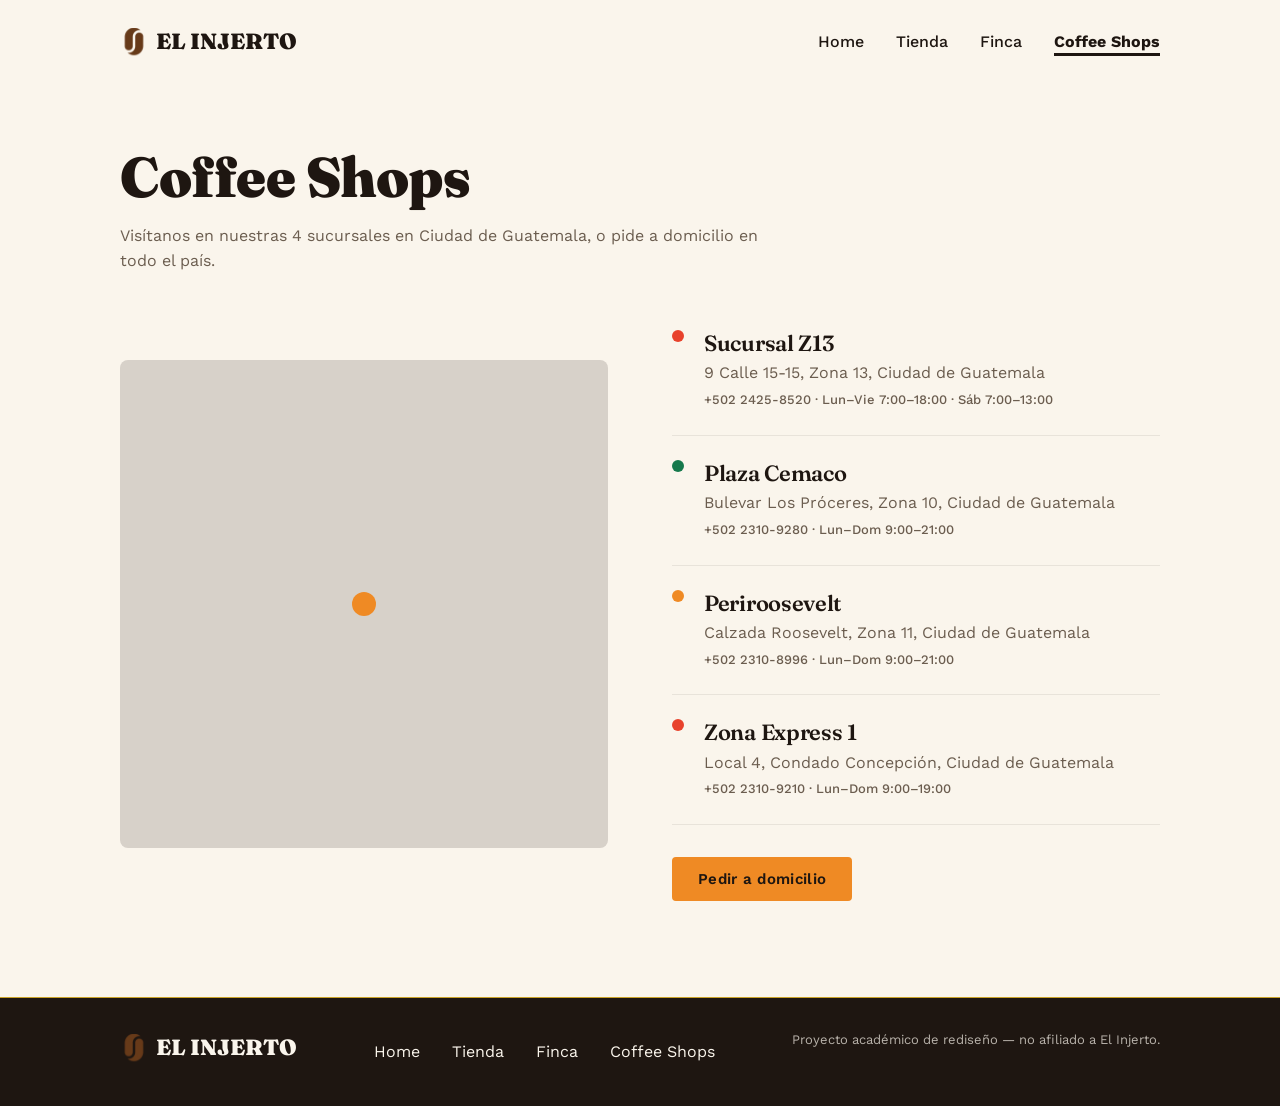
==== commit 5444e96f: "feat(html): enlaces a Tienda en Finca y Coffee Shops y CTA en Tienda Auditoria apple-design (FIN-H1," ====
--- a/coffee-shops.html
+++ b/coffee-shops.html
@@ -58,40 +58,43 @@
         <div class="map-placeholder" aria-hidden="true">
           <span class="map-placeholder__pin"></span>
         </div>
-        <ul class="shop-list">
-          <li class="shop-list__row">
-            <span class="shop-list__chip shop-list__chip--cherry" aria-hidden="true"></span>
-            <div class="shop-list__text">
-              <h2 class="h4">Sucursal Z13</h2>
-              <p>9 Calle 15-15, Zona 13, Ciudad de Guatemala</p>
-              <p class="shop-list__hours">+502 2425-8520 · Lun–Vie 7:00–18:00 · Sáb 7:00–13:00</p>
-            </div>
-          </li>
-          <li class="shop-list__row">
-            <span class="shop-list__chip shop-list__chip--pine" aria-hidden="true"></span>
-            <div class="shop-list__text">
-              <h2 class="h4">Plaza Cemaco</h2>
-              <p>Bulevar Los Próceres, Zona 10, Ciudad de Guatemala</p>
-              <p class="shop-list__hours">+502 2310-9280 · Lun–Dom 9:00–21:00</p>
-            </div>
-          </li>
-          <li class="shop-list__row">
-            <span class="shop-list__chip shop-list__chip--terracotta" aria-hidden="true"></span>
-            <div class="shop-list__text">
-              <h2 class="h4">Periroosevelt</h2>
-              <p>Calzada Roosevelt, Zona 11, Ciudad de Guatemala</p>
-              <p class="shop-list__hours">+502 2310-8996 · Lun–Dom 9:00–21:00</p>
-            </div>
-          </li>
-          <li class="shop-list__row">
-            <span class="shop-list__chip shop-list__chip--cherry" aria-hidden="true"></span>
-            <div class="shop-list__text">
-              <h2 class="h4">Zona Express 1</h2>
-              <p>Local 4, Condado Concepción, Ciudad de Guatemala</p>
-              <p class="shop-list__hours">+502 2310-9210 · Lun–Dom 9:00–19:00</p>
-            </div>
-          </li>
-        </ul>
+        <div class="stack stack--lg">
+          <ul class="shop-list">
+            <li class="shop-list__row">
+              <span class="shop-list__chip shop-list__chip--cherry" aria-hidden="true"></span>
+              <div class="shop-list__text">
+                <h2 class="h4">Sucursal Z13</h2>
+                <p>9 Calle 15-15, Zona 13, Ciudad de Guatemala</p>
+                <p class="shop-list__hours">+502 2425-8520 · Lun–Vie 7:00–18:00 · Sáb 7:00–13:00</p>
+              </div>
+            </li>
+            <li class="shop-list__row">
+              <span class="shop-list__chip shop-list__chip--pine" aria-hidden="true"></span>
+              <div class="shop-list__text">
+                <h2 class="h4">Plaza Cemaco</h2>
+                <p>Bulevar Los Próceres, Zona 10, Ciudad de Guatemala</p>
+                <p class="shop-list__hours">+502 2310-9280 · Lun–Dom 9:00–21:00</p>
+              </div>
+            </li>
+            <li class="shop-list__row">
+              <span class="shop-list__chip shop-list__chip--terracotta" aria-hidden="true"></span>
+              <div class="shop-list__text">
+                <h2 class="h4">Periroosevelt</h2>
+                <p>Calzada Roosevelt, Zona 11, Ciudad de Guatemala</p>
+                <p class="shop-list__hours">+502 2310-8996 · Lun–Dom 9:00–21:00</p>
+              </div>
+            </li>
+            <li class="shop-list__row">
+              <span class="shop-list__chip shop-list__chip--cherry" aria-hidden="true"></span>
+              <div class="shop-list__text">
+                <h2 class="h4">Zona Express 1</h2>
+                <p>Local 4, Condado Concepción, Ciudad de Guatemala</p>
+                <p class="shop-list__hours">+502 2310-9210 · Lun–Dom 9:00–19:00</p>
+              </div>
+            </li>
+          </ul>
+          <a href="tienda.html" class="btn btn--primary">Pedir a domicilio</a>
+        </div>
       </div>
     </div>
   </main>
@@ -113,5 +116,6 @@
       <p class="site-footer__disclaimer">Proyecto académico de rediseño — no afiliado a El Injerto.</p>
     </div>
   </footer>
+  <script src="js/main.js" defer></script>
 </body>
 </html>
--- a/css/variables.css
+++ b/css/variables.css
@@ -25,7 +25,7 @@
   --color-accent-gold: #c9a227;      /* hairline/acento decorativo ÚNICAMENTE — nunca color de texto ni de fondo funcional */
   --color-text-secondary: #6b5d4f;   /* texto secundario sobre surface / ink-tint-8 */
   --color-disabled-fill: #e0dad2;    /* fondo de estado deshabilitado */
-  --color-disabled-text: #979189;    /* texto de estado deshabilitado (exento de AA — WCAG 1.4.3, UI inactiva) */
+  --color-disabled-text: #979189;    /* solo para controles realmente :disabled (exentos de AA — WCAG 1.4.3). Texto informativo, aunque parezca inactivo (chips, precio), usa --color-text-secondary */
   --color-ink-tint-8: #e8e3da;       /* fondo de sección terciaria (p.ej. Procesos, Subscription teaser) */
   --color-ink-tint-16: #d7d1c9;      /* superficie de mayor contraste tonal (p.ej. placeholder de mapa) */
 
@@ -46,7 +46,7 @@
   --fs-h3: clamp(1.1875rem, 1.05rem + 0.6vw, 1.5rem); /* 19px → 24px */
   --fs-h4: 1.375rem;    /* 22px — nombre de sucursal en Coffee Shops */
   --fs-body: 1rem;      /* 16px */
-  --fs-body-sm: 0.9375rem; /* 15px — variante mobile de body */
+  --fs-body-sm: 0.9375rem; /* 15px — etiqueta de las tabs (ya no es el tamaño del párrafo móvil) */
   --fs-small: 0.875rem; /* 14px — injerto/small */
   --fs-caption: 0.8125rem; /* 13px — leyendas de Procesos */
   --fs-button: 0.9375rem; /* 15px — injerto/button-label */
@@ -98,8 +98,24 @@
   --transition-fast: var(--duration-fast) var(--easing-standard);
   --transition-base: var(--duration-base) var(--easing-standard);
 
+  /* Animación de la timeline Proceso (Finca). --easing-bounce tiene un valor
+     y > 1 (1.56): la curva SE PASA de su destino y vuelve, que se percibe
+     como rebote. Secuencia en escritorio: cada paso espera a que el
+     conector anterior termine de dibujarse, por eso --duration-draw =
+     --duration-stagger (la mitad de un ciclo paso + conector). Todas estas
+     duraciones se redefinen bajo prefers-reduced-motion en base.css.
+     Auditoría apple-design, 2026-09-30 (FIN-M1): stagger y draw bajan de 350ms
+     a 120ms; con 350ms el cuarto paso tardaba ~2.3s en verse y el último pulso
+     terminaba a ~3.4s. */
+  --duration-bounce: 600ms;
+  --duration-stagger: 120ms;
+  --duration-draw: 120ms;
+  --duration-pulse: 700ms;
+  --easing-bounce: cubic-bezier(0.34, 1.56, 0.64, 1);
+
   /* ---- Layout ---- */
   --container-max: 1200px; /* ancho de contenido a 1440px de viewport (120px de margen lateral) */
+  --z-skip-link: 100;      /* capa del enlace "Saltar al contenido" cuando recibe el foco */
 
   /* ---- Tamaño de componentes ---- */
   --size-icon-md: 1.75rem;    /* 28px — icono del lockup del logo */
@@ -113,7 +129,11 @@
   --size-pin-lg: 1.5rem;       /* 24px — pin decorativo del mapa placeholder (Coffee Shops) */
 
   /* ---- Accesibilidad ---- */
-  --focus-ring-color: var(--color-block-terracotta);
+  /* Anillo de foco en ink (antes terracotta: 2.32:1 sobre surface y 1.97:1 sobre
+     ink-tint-8, por debajo de 3:1). Aprobado por Nicolle (2026-09-29): se aparta
+     a propósito del estado de foco del hi-fi de Figma. */
+  --focus-ring-color: var(--color-ink);            /* 16.41:1 sobre surface, 13.95:1 sobre ink-tint-8 */
+  --focus-ring-color-on-dark: var(--color-surface); /* 16.41:1 sobre ink (pie de página) */
   --focus-ring-width: 2px;
   --focus-ring-offset: 2px;
 }
--- a/css/base.css
+++ b/css/base.css
@@ -58,6 +58,11 @@
 ul,
 ol {
   list-style: none;
+  padding: 0; /* el reset de arriba solo quita la vineta; el padding-left de
+    40px por defecto del user-agent seguia activo y desalineaba product-grid,
+    steps-grid, ambos nav-list y shop-list ~40px respecto al resto del
+    contenido — detectado en la auditoria de la Fase 4 al investigar la
+    correccion de area tactil del footer. */
 }
 
 table {
@@ -112,16 +117,49 @@
   line-height: var(--lh-normal);
 }
 
+/* Reparte las líneas de los títulos para evitar una palabra suelta al final
+   ("casa." sola en el H1 a 375px y a 1440px). Mejora progresiva: un navegador
+   sin soporte ignora la propiedad y el título se ve como antes. */
+h1,
+.h1,
+h2,
+.h2,
+h3,
+.h3 {
+  text-wrap: balance;
+}
+
+/* max-width en ch (no px/rem — depende del ancho real de caracter de la
+   fuente) para que la longitud de linea no supere ~70 caracteres. Sin esto,
+   un parrafo a ancho completo de columna unica entre 768px y 1024px (antes
+   de que .split pase a 2 columnas) llega a ~83 caracteres por linea —
+   detectado en la auditoria de la Fase 4 (regla 6 de responsive-detail). */
+/* Cuerpo a 16px en todos los anchos (regla 6 de responsive-detail: cuerpo >= 16px).
+   Antes era 15px por debajo de 768px. Auditoría apple-design, 2026-09-29. */
+/* text-wrap: pretty evita que la última línea de un párrafo quede con una sola
+   palabra ("casa." sola en la intro de Tienda). Mejora progresiva: un navegador
+   sin soporte lo ignora. Auditoría apple-design, 2026-09-30 (ALL-T1). */
 p {
   color: var(--color-text-secondary);
-  font-size: var(--fs-body-sm);
+  font-size: var(--fs-body);
   line-height: var(--lh-relaxed);
-}
-
-@media (min-width: 768px) {
-  p {
-    font-size: var(--fs-body);
-  }
+  max-width: 65ch;
+  text-wrap: pretty;
+}
+
+/* Red de seguridad con texto muy ampliado: una palabra larga ("conquistó",
+   "Huehuetenango,") parte la línea en vez de ensanchar toda la página. No afecta
+   a texto que ya cabe. Auditoría apple-design, 2026-10-01 (FIN-A1). */
+h1,
+.h1,
+h2,
+.h2,
+h3,
+.h3,
+h4,
+.h4,
+p {
+  overflow-wrap: break-word;
 }
 
 small,
@@ -142,6 +180,12 @@
   outline: var(--focus-ring-width) solid var(--focus-ring-color);
   outline-offset: var(--focus-ring-offset);
   border-radius: var(--radius-sm);
+}
+
+/* Sobre el fondo oscuro del pie el anillo pasa a surface (un anillo ink
+   sería invisible). */
+.site-footer :focus-visible {
+  outline-color: var(--focus-ring-color-on-dark);
 }
 
 /* ---- Utilidades de accesibilidad ---- */
@@ -155,6 +199,27 @@
   clip: rect(0, 0, 0, 0);
   white-space: nowrap;
   border: 0;
+}
+
+/* Un elemento .sr-only que recibe el foco (el enlace "Saltar al contenido")
+   pasa a ser visible: sin esto, quien navega con teclado enfoca algo de 1x1px
+   recortado y no ve nada. Solo afecta a elementos enfocables; los <span> y
+   <label> .sr-only no cambian. Auditoría apple-design, 2026-09-29. */
+.sr-only:focus-visible {
+  position: fixed;
+  top: var(--space-2);
+  left: var(--space-2);
+  width: auto;
+  height: auto;
+  margin: 0;
+  padding: var(--space-3) var(--space-4);
+  clip: auto;
+  overflow: visible;
+  white-space: normal;
+  z-index: var(--z-skip-link);
+  background-color: var(--color-ink);
+  color: var(--color-surface);
+  border-radius: var(--radius-sm);
 }
 
 /* ---- Movimiento reducido ---- */
@@ -170,5 +235,9 @@
   :root {
     --duration-fast: 0.01ms;
     --duration-base: 0.01ms;
+    --duration-bounce: 0.01ms;
+    --duration-stagger: 0ms;
+    --duration-draw: 0.01ms;
+    --duration-pulse: 0.01ms;
   }
 }
--- a/css/layout.css
+++ b/css/layout.css
@@ -58,6 +58,12 @@
   display: flex;
   align-items: center;
   gap: var(--space-2);
+  /* Área táctil >= 44px (regla 7 de responsive-detail): el logo mide 35px de
+     alto, así que se amplía el área clicable con padding vertical y un
+     margin negativo igual que la compensa, para que el logo no cambie de
+     tamaño ni de posición. Sirve tanto a la cabecera como al pie. */
+  padding-block: var(--space-2); /* 35 + 16 = 51px de alto táctil */
+  margin-block: calc(var(--space-2) * -1);
   font-family: var(--font-display);
   font-weight: var(--fw-black);
   font-size: var(--fs-h4);
@@ -79,6 +85,11 @@
   display: flex;
   align-items: center;
   justify-content: space-between;
+  flex-wrap: wrap; /* con texto ampliado (150-200%) el logo y el botón no caben en
+    una fila: el botón baja a la fila siguiente en vez de solaparse con el logo.
+    Con el texto a tamaño normal todo cabe y no cambia nada. Auditoría
+    apple-design, 2026-10-01 (ALL-A1). */
+  gap: var(--space-2) var(--space-4); /* fila 8px: el botón que baja no pisa el área táctil del logo */
   width: 100%;
 }
 
@@ -91,6 +102,32 @@
   justify-content: center;
   width: var(--size-tap-target);
   height: var(--size-tap-target);
+  flex-shrink: 0; /* nunca por debajo de 44px: a 320px con texto al 200% el botón
+    se encogía a 12px de ancho */
+  margin-left: auto; /* sigue a la derecha aunque quede solo en su fila */
+}
+
+/* El icono refleja el estado del menú: las 3 líneas pasan a una X cuando
+   aria-expanded="true". Transición corta (--transition-fast) que, bajo
+   prefers-reduced-motion, se reduce a ~0 porque base.css redefine el token de
+   duración. 6px = distancia entre líneas en el viewBox de 24 del SVG.
+   Auditoría apple-design, 2026-09-29. */
+.site-header__toggle path {
+  transform-box: fill-box;
+  transform-origin: center;
+  transition: transform var(--transition-fast), opacity var(--transition-fast);
+}
+
+.site-header__toggle[aria-expanded='true'] path:nth-child(1) {
+  transform: translateY(6px) rotate(45deg);
+}
+
+.site-header__toggle[aria-expanded='true'] path:nth-child(2) {
+  opacity: 0;
+}
+
+.site-header__toggle[aria-expanded='true'] path:nth-child(3) {
+  transform: translateY(-6px) rotate(-45deg);
 }
 
 @media (min-width: 768px) {
@@ -119,6 +156,45 @@
   font-family: var(--font-display);
   font-weight: var(--fw-semibold);
   font-size: var(--fs-h3);
+}
+
+.site-header__nav-list a {
+  display: inline-flex;
+  align-items: center;
+  min-width: 0;
+  min-height: var(--size-tap-target); /* 44px — regla 7 de responsive-detail */
+  padding-inline: var(--space-2); /* "Home" mide 43px de ancho solo con su
+    texto (1px menos que el mínimo); con 8px por lado llega a 59px */
+  margin-inline: calc(var(--space-2) * -1); /* compensa el padding para que el
+    texto no se desplace ni se abra el espacio entre enlaces */
+  overflow-wrap: anywhere;
+}
+
+/* Página actual: negrita + subrayado ink de 3px, el mismo lenguaje que la tab
+   seleccionada de Tienda (nunca solo color). aria-current ya estaba en el HTML
+   de las 4 páginas; faltaba el estilo visual. El subrayado era terracotta
+   (2.32:1) y pasa a ink (16.41:1). Auditoría apple-design, 2026-10-01 (ALL-A2). */
+.site-header__nav-list a[aria-current='page'] {
+  font-weight: var(--fw-bold);
+  text-decoration: underline;
+  text-decoration-color: var(--color-ink);
+  text-decoration-thickness: var(--size-underline-selected);
+  text-underline-offset: 0.4em;
+}
+
+/* ---- Pie de página: enlaces de nav con área táctil >= 44px ---- */
+/* Mismo criterio que .site-header__nav-list a arriba: el texto por sí solo
+   (line-height) no garantiza 44px con cualquier fuente/estado de carga, así
+   que se fija min-height directamente en vez de confiar solo en padding. */
+.site-footer__nav-list a {
+  display: inline-flex;
+  align-items: center;
+  white-space: nowrap; /* "Coffee Shops" se partía en 2 líneas a 768px (51px de alto) */
+  min-height: var(--size-tap-target); /* 44px */
+  padding-inline: var(--space-2); /* 8px — palabras cortas como "Finca"/"Home"
+    no llegan a 44px de ANCHO solo con su texto; con este padding si */
+  margin-inline: calc(var(--space-2) * -1); /* compensa visualmente el padding
+    para no separar demasiado la lista del borde del contenedor */
 }
 
 @media (min-width: 768px) {
@@ -157,6 +233,13 @@
   border-top: var(--stroke-gold);
 }
 
+/* El pie reutiliza .site-header__logo, cuyo color es ink: sobre el fondo ink
+   del pie el nombre quedaba invisible (1.00:1) y solo se veía el icono.
+   Se invierte a surface (16.41:1). Auditoría apple-design, 2026-09-29. */
+.site-footer .site-header__logo {
+  color: var(--color-surface);
+}
+
 .site-footer__inner {
   display: flex;
   flex-direction: column;
@@ -183,7 +266,9 @@
 @media (min-width: 768px) {
   .site-footer__nav-list {
     flex-direction: row;
-    gap: var(--space-8);
+    flex-wrap: wrap; /* con texto ampliado los enlaces bajan de fila en vez de
+      salirse de la pantalla */
+    gap: var(--space-3) var(--space-8);
   }
 }
 
@@ -197,6 +282,62 @@
 @media (min-width: 768px) {
   .site-footer__disclaimer {
     margin-top: 0;
+  }
+}
+
+/* Tablet (768-1023px): con el nombre del logo ya visible, logo + nav + aviso no
+   caben en una sola fila (688px útiles a 768px): el aviso se quedaba en 112px de
+   ancho y 5 líneas. El aviso pasa a una segunda fila a todo el ancho; desde
+   1024px vuelve a caber en una fila, igual que antes. El nombre del logo no
+   debe partirse ("EL / INJERTO" a 768px) ni encogerse; el nowrap va solo desde
+   768px porque en móvil el pie es una columna y, con el texto ampliado al 200%,
+   un nowrap desbordaba la página en horizontal. */
+@media (min-width: 768px) {
+  .site-footer .site-header__logo {
+    white-space: nowrap;
+    flex-shrink: 0;
+  }
+
+  .site-footer__inner {
+    flex-wrap: wrap;
+    row-gap: var(--space-6);
+  }
+
+  .site-footer__disclaimer {
+    flex-basis: 100%;
+  }
+}
+
+/* Desde 1024px logo + nav + aviso caben en una fila con el texto a tamaño
+   normal. El aviso ya no fuerza nowrap: con texto ampliado (150-200%) baja a su
+   propia fila en vez de desbordar la página. Auditoría apple-design,
+   2026-10-01. */
+@media (min-width: 1024px) {
+  .site-footer__disclaimer {
+    flex: 1 1 12rem;
+    max-width: max-content; /* crece hasta el ancho natural del texto y no más:
+      sin esto el aviso se ensanchaba y su texto se corría a la izquierda */
+  }
+}
+
+/* ---- Alineación de cabecera y pie con .container ---- */
+/* Desde 1024px .container usa gutters de 64px y desde 1280px de 120px (o el
+   margen centrado cuando el viewport supera su max-width); la cabecera y el pie
+   mantenían 40px, así que el logo quedaba 80px a la izquierda del H1 a 1440px
+   (320px a 1920px). Se iguala el padding lateral. Aprobado por Nicolle
+   (2026-09-29): se aparta a propósito del hi-fi, donde el header desktop
+   llevaba 40px. */
+@media (min-width: 1024px) {
+  .site-header,
+  .site-footer__inner {
+    padding-inline: var(--space-16); /* 64px — igual que .container */
+  }
+}
+
+@media (min-width: 1280px) {
+  .site-header,
+  .site-footer__inner {
+    padding-inline: max(var(--space-30), calc((100% - var(--container-max)) / 2));
   }
 }
 
@@ -257,6 +398,13 @@
     align-items: center;
     gap: var(--space-16);
   }
+}
+
+/* Sin min-width:0 una columna de grid no baja de la palabra más larga que
+   contiene y, con texto ampliado, ensancha toda la página (Home 362px a 320px
+   con texto al 200%; Finca 353px). Auditoría apple-design, 2026-10-01. */
+.split > * {
+  min-width: 0;
 }
 
 /* product-grid — grid de Product Card, Home "Cafés de Temporada" y Tienda.
@@ -283,17 +431,36 @@
   }
 }
 
-/* steps-grid — timeline de Proceso (Finca): fila única desktop, 2×2 mobile */
+/* steps-grid — "Encuentra tu sabor" (Home): fila única desktop, 2×2 mobile.
+   Las columnas se calculan con auto-fit: a tamaño normal salen 2 (mobile) o 4
+   (desde 768px), igual que antes; con texto ampliado el icono y la etiqueta
+   ya no caben en 4 (ni en 2) columnas, así que el grid baja a 2 (o 1) en vez
+   de desbordar (880px a 768px con texto al 200%). Auditoría apple-design,
+   2026-10-01. */
 .steps-grid {
   display: grid;
-  grid-template-columns: repeat(2, 1fr);
+  grid-template-columns: repeat(auto-fit, minmax(min(100%, max(7rem, 40%)), 1fr));
   gap: var(--space-8) var(--space-6);
   justify-items: center;
 }
 
 @media (min-width: 768px) {
   .steps-grid {
-    grid-template-columns: repeat(4, 1fr);
+    grid-template-columns: repeat(auto-fit, minmax(min(100%, max(7rem, 18%)), 1fr));
+  }
+}
+
+/* Dentro de un stack centrado (Home "Encuentra tu sabor") el grid se encogía al
+   ancho de su contenido (364px en un contenedor de 1200px). Se le da ancho
+   propio y, desde 768px, el gap de 48px que usa Figma. */
+.stack--center > .steps-grid {
+  width: 100%;
+  max-width: 40rem; /* 640px */
+}
+
+@media (min-width: 768px) {
+  .stack--center > .steps-grid {
+    column-gap: var(--space-12); /* 48px */
   }
 }
 
@@ -330,6 +497,26 @@
   text-align: center;
 }
 
+/* Botones dentro de un .stack: mismo tratamiento en las 3 secciones del Home.
+   Por debajo de 480px ocupan todo el ancho (área táctil cómoda); desde 480px se
+   ajustan a su contenido: a la izquierda en un stack alineado a la izquierda y
+   centrados en .stack--center. Antes se estiraban a la columna completa
+   (568px a 1440px) salvo el CTA centrado (198px). Auditoría apple-design,
+   2026-09-29. */
+.stack > .btn {
+  align-self: stretch;
+}
+
+@media (min-width: 480px) {
+  .stack > .btn {
+    align-self: flex-start;
+  }
+
+  .stack--center > .btn {
+    align-self: center;
+  }
+}
+
 /* ---- Cabecera de página (Tienda, Finca, Coffee Shops) ---- */
 /* Título + intro de página, antes del contenido principal. Padding vertical
    asimétrico tomado directamente de Tienda en Figma (no interpolado: mobile
--- a/css/components.css
+++ b/css/components.css
@@ -40,9 +40,11 @@
   color: var(--color-ink);
 }
 
-.btn--primary:hover {
-  background-color: var(--color-block-terracotta-hover);
-  border-color: var(--color-block-terracotta-hover);
+@media (hover: hover) {
+  .btn--primary:hover {
+    background-color: var(--color-block-terracotta-hover);
+    border-color: var(--color-block-terracotta-hover);
+  }
 }
 
 .btn--primary:active {
@@ -63,8 +65,10 @@
   color: var(--color-ink);
 }
 
-.btn--secondary:hover {
-  background-color: var(--color-ink-tint-8);
+@media (hover: hover) {
+  .btn--secondary:hover {
+    background-color: var(--color-ink-tint-8);
+  }
 }
 
 .btn--secondary:disabled {
@@ -73,6 +77,14 @@
   background-color: transparent;
 }
 
+/* Sobre la banda tinted el hover de ink-tint-8 sería idéntico al fondo (sin
+   cambio visible); se sube un escalón. */
+@media (hover: hover) {
+  .section--tinted .btn--secondary:hover {
+    background-color: var(--color-ink-tint-16);
+  }
+}
+
 /* Tertiary — solo texto, sin relleno ni contorno */
 .btn--tertiary {
   background-color: transparent;
@@ -81,8 +93,10 @@
   padding-inline: var(--space-2);
 }
 
-.btn--tertiary:hover {
-  text-decoration: underline; /* el estado no depende solo del color */
+@media (hover: hover) {
+  .btn--tertiary:hover {
+    text-decoration: underline; /* el estado no depende solo del color */
+  }
 }
 
 .btn--tertiary:disabled {
@@ -95,6 +109,7 @@
    <img>, así que no requiere alt text; el color se fija con una clase
    modificadora, nunca inline. */
 .product-card {
+  position: relative; /* ancla el ::after del enlace estirado (.product-card__link) */
   border-radius: var(--radius-md);
   overflow: hidden;
   background-color: var(--color-surface);
@@ -121,7 +136,8 @@
   display: flex;
   flex-direction: column;
   gap: var(--space-1); /* 4px */
-  padding: var(--space-4); /* 16px */
+  padding: var(--space-4) 0; /* 16px arriba/abajo; sin padding lateral: la tarjeta no tiene
+    borde visible, así que un sangrado de 16px no correspondía a ningún borde */
 }
 
 .product-card__name {
@@ -132,32 +148,61 @@
 }
 
 .product-card__price {
-  font-size: var(--fs-small);
-  color: var(--color-text-secondary);
+  font-size: var(--fs-body); /* antes 14px regular en color secundario */
+  font-weight: var(--fw-medium);
+  color: var(--color-ink);
+}
+
+/* Enlace de la tarjeta (Home "Cafés de temporada"): el nombre es el enlace y su
+   ::after se estira sobre toda la tarjeta (patrón "stretched link"), así toda
+   el área es clicable pero el lector de pantalla oye un solo enlace con el
+   nombre del producto. El anillo de foco se dibuja hacia dentro (offset
+   negativo) porque .product-card tiene overflow:hidden y recortaría un anillo
+   exterior. Auditoría apple-design, 2026-09-29. */
+.product-card__link::after {
+  content: '';
+  position: absolute;
+  inset: 0;
+}
+
+.product-card__link:focus-visible {
+  outline: none;
+}
+
+.product-card__link:focus-visible::after {
+  outline: var(--focus-ring-width) solid var(--focus-ring-color);
+  outline-offset: calc(var(--focus-ring-offset) * -1);
+  border-radius: var(--radius-md);
+}
+
+@media (hover: hover) {
+  .product-card__link:hover {
+    text-decoration: underline;
+  }
 }
 
 /* ---- Proceso Step / Connector ---- */
 /* Timeline "De la semilla a la taza" (Finca): 4 pasos numerados conectados
    por una línea decorativa accent-gold. */
-/* Mobile-first: grid 2x2 real (mismo patrón que "Steps row" en Finca Mobile
-   de Figma, no un flex-wrap orgánico — el texto de las captions no
-   garantiza 2 por fila de forma fiable si se deja al wrap del navegador).
-   Desde 768px pasa a fila única; el espacio entre pasos lo generan los
-   Proceso Connector (flex:1), por eso el gap se resetea a 0. */
+/* Mobile-first: columna vertical única, con un conector VERTICAL corto entre
+   paso y paso. Decisión de Nicolle (2026-09-29): sustituye al grid 2x2 del
+   frame Finca Mobile de Figma, que a 320px dejaba pasos de solo 116px de
+   ancho. Desde 768px vuelve a la fila horizontal de Figma; el espacio entre
+   pasos lo generan los conectores (flex:1), por eso el gap es 0. */
 .proceso {
-  display: grid;
-  grid-template-columns: repeat(2, 1fr);
-  justify-items: center;
-  gap: var(--space-6) var(--space-10); /* 24px filas / 40px columnas — reales de Figma mobile */
+  display: flex;
+  flex-direction: column;
+  align-items: center;
+  gap: 0;
 }
 
 @media (min-width: 768px) {
   .proceso {
-    display: flex;
-    align-items: center;
+    flex-direction: row;
     justify-content: center;
+    align-items: flex-start; /* los 4 círculos quedan a la misma altura aunque
+      las captions midan distinto (antes align-items:center los desnivelaba) */
     flex-wrap: nowrap;
-    gap: 0;
   }
 }
 
@@ -183,35 +228,139 @@
   font-size: var(--fs-h3);
 }
 
+/* Sin estados hover/active en el círculo: el paso no es clicable (cursor auto,
+   sin tabindex), así que escalarlo al pasar el puntero o al pulsar sugería un
+   botón que no existe. Auditoría apple-design, 2026-09-30 (FIN-M2). */
+
 .proceso-step__label {
+  min-width: 0;
+  overflow-wrap: anywhere;
   font-size: var(--fs-small);
   font-weight: var(--fw-medium);
   color: var(--color-ink);
 }
 
 .proceso-step__caption {
+  min-width: 0;
+  overflow-wrap: anywhere;
   font-size: var(--fs-caption);
   color: var(--color-text-secondary);
   max-width: 12rem;
 }
 
-/* Mobile-first: oculto por defecto porque en mobile el timeline usa grid
-   2×2 (.steps-grid, ver layout.css) y un conector horizontal no tiene
-   sentido entre filas. Se muestra desde 768px, cuando el timeline vuelve a
-   ser una fila única de 4 pasos. */
+/* Conector: vertical en mobile (línea de 2px x 32px entre pasos, centrada por
+   align-items:center) y horizontal desde 768px (línea flexible de 2px de
+   alto, alineada al centro de los círculos numerados). */
 .proceso-connector {
-  display: none;
+  display: block;
+  width: var(--size-hairline-thick);
+  height: var(--space-8); /* 32px */
+  margin-block: var(--space-2);
+  background-color: var(--color-accent-gold);
 }
 
 @media (min-width: 768px) {
   .proceso-connector {
-    display: block;
     flex: 1 1 var(--space-20); /* 80px */
+    width: auto;
     height: var(--size-hairline-thick);
-    background-color: var(--color-accent-gold);
-    align-self: center;
+    align-self: flex-start;
+    /* Baja la línea hasta el centro vertical de los círculos numerados (la
+       mitad del círculo menos la mitad del grosor de la línea), en vez del
+       centro de toda la columna de texto. */
+    margin-block: calc(var(--size-dot-lg) / 2 - var(--size-hairline-thick) / 2) 0;
     margin-inline: var(--space-2);
   }
+}
+
+/* ---- Proceso: animación de entrada (rebote + conector que se dibuja) ---- */
+/* Solo se activa si js/main.js añade .proceso--animado (requiere
+   IntersectionObserver): sin JavaScript todo se ve siempre, sin animar. El
+   JS añade .is-visible a cada paso/conector al entrar en pantalla y lo
+   QUITA cuando sale del todo, así la animación se repite al volver con el
+   scroll. Bajo prefers-reduced-motion, base.css reduce las duraciones a ~0
+   y todo aparece de golpe, sin movimiento. */
+@keyframes proceso-rebote {
+  from {
+    opacity: 0;
+    transform: translateY(-2rem) scale(0.9);
+  }
+  to {
+    opacity: 1;
+    transform: none;
+  }
+}
+
+@keyframes proceso-numero-pop {
+  from {
+    transform: scale(0.5);
+  }
+  to {
+    transform: scale(1);
+  }
+}
+
+/* Pulso único: un aro accent-gold que se expande y se desvanece cuando el
+   número aterriza. */
+@keyframes proceso-numero-pulso {
+  from {
+    box-shadow: 0 0 0 0 var(--color-accent-gold);
+  }
+  to {
+    box-shadow: 0 0 0 var(--space-4) transparent;
+  }
+}
+
+/* --retraso = cuándo empieza cada elemento. Mobile: 0 (cada paso entra al
+   hacer scroll, ya llegan en orden natural). Escritorio: los 4 pasos entran
+   a la vez, así que se encadenan paso → conector → paso: el paso n espera
+   a que termine de dibujarse el conector anterior. */
+.proceso--animado .proceso-step,
+.proceso--animado .proceso-connector {
+  --retraso: 0ms;
+}
+
+.proceso--animado .proceso-step {
+  opacity: 0;
+}
+
+/* Conector: crece desde su extremo inicial (arriba en mobile, izquierda en
+   escritorio). El estado oculto es scale(0), sin opacidad. */
+.proceso--animado .proceso-connector {
+  transform: scaleY(0);
+  transform-origin: top;
+}
+
+.proceso--animado .proceso-connector.is-visible {
+  transform: none;
+  transition: transform var(--duration-draw) var(--easing-standard) var(--retraso);
+}
+
+.proceso--animado .proceso-step.is-visible {
+  opacity: 1;
+  animation: proceso-rebote var(--duration-bounce) var(--easing-bounce) var(--retraso) backwards;
+}
+
+.proceso--animado .proceso-step.is-visible .proceso-step__number {
+  animation:
+    proceso-numero-pop var(--duration-bounce) var(--easing-bounce)
+      calc(var(--retraso) + var(--duration-bounce) * 0.25) backwards,
+    proceso-numero-pulso var(--duration-pulse) ease-out
+      calc(var(--retraso) + var(--duration-bounce)) backwards;
+}
+
+@media (min-width: 768px) {
+  .proceso--animado .proceso-connector {
+    transform: scaleX(0);
+    transform-origin: left;
+  }
+
+  .proceso--animado :nth-child(2) { --retraso: var(--duration-stagger); }
+  .proceso--animado :nth-child(3) { --retraso: calc(var(--duration-stagger) * 2); }
+  .proceso--animado :nth-child(4) { --retraso: calc(var(--duration-stagger) * 3); }
+  .proceso--animado :nth-child(5) { --retraso: calc(var(--duration-stagger) * 4); }
+  .proceso--animado :nth-child(6) { --retraso: calc(var(--duration-stagger) * 5); }
+  .proceso--animado :nth-child(7) { --retraso: calc(var(--duration-stagger) * 6); }
 }
 
 /* ---- Category Tabs (Tienda) ---- */
@@ -222,12 +371,18 @@
    y peso de fuente distinto (bold vs medium) — skills/accessibility regla 7. */
 .tablist {
   display: flex;
+  flex-wrap: wrap; /* con texto ampliado al 200% las tabs pasan a otra fila en vez de
+    partir la palabra ("Accesorios") dentro de la tab */
   gap: var(--space-4); /* 16px */
 }
 
 .tab {
+  min-width: 0;
+  overflow-wrap: anywhere;
   padding-block: var(--space-2) var(--space-3); /* 8px arriba, 12px abajo */
-  padding-inline: var(--space-1);
+  padding-inline: var(--space-2); /* 8px — antes space-1 (4px); ampliado para
+    alcanzar el area tactil minima de 44px de ancho (regla 7 de
+    responsive-detail) en tabs con etiquetas cortas como "Café" */
   border: none;
   border-bottom: var(--size-hairline-thin) solid transparent;
   font-family: var(--font-body);
@@ -237,14 +392,19 @@
   transition: border-color var(--transition-fast), border-width var(--transition-fast);
 }
 
-.tab:hover {
-  border-bottom-color: var(--color-accent-gold);
-  border-bottom-width: var(--size-hairline-thick);
-}
-
+@media (hover: hover) {
+  .tab:hover {
+    border-bottom-color: var(--color-accent-gold);
+    border-bottom-width: var(--size-hairline-thick);
+  }
+}
+
+/* Subrayado en ink (16.41:1 sobre surface): el terracotta daba 2.32:1, por
+   debajo del 3:1 que pide un elemento gráfico. Aprobado por Nicolle: se aparta
+   a propósito del Figma. Auditoría apple-design, 2026-10-01 (ALL-A2). */
 .tab[aria-selected='true'] {
   font-weight: var(--fw-bold);
-  border-bottom-color: var(--color-block-terracotta);
+  border-bottom-color: var(--color-ink);
   border-bottom-width: var(--size-underline-selected);
 }
 
@@ -255,7 +415,7 @@
 /* ---- Home: composición fotográfica del Hero ---- */
 /* Bloques de color plano en vez de fotografía real (placeholder de imagen,
    ver design.md). Proporciones tomadas de Home Desktop/Mobile en Figma:
-   mobile = un solo bloque cherry (327×220); desktop ≥1024px = bloque cherry
+   mobile = un solo bloque cherry (327×220); desde 768px = bloque cherry (antes desde 1024px: entre 768 y 1023px era un bloque rojo liso de 688×463)
    + columna apilada terracotta/pine con acento circular centrado (720×420
    total, sin gap entre bloques — valores exactos de Figma). */
 .hero-photos {
@@ -299,7 +459,7 @@
   background-color: var(--color-surface);
 }
 
-@media (min-width: 1024px) {
+@media (min-width: 768px) {
   .hero-photos {
     aspect-ratio: 720 / 420;
   }
@@ -341,10 +501,23 @@
   width: var(--size-icon-lg);
   height: var(--size-icon-lg);
   border-radius: var(--radius-full);
-  background-color: var(--color-block-terracotta);
+}
+
+/* Terracotta se reserva para acciones (botón principal, chip seleccionado);
+   los círculos alternan cherry y pine, que son bloques decorativos. Cambio
+   aprobado por Nicolle (2026-09-29): toca los roles de color de la dirección
+   de bloques saturados, sin quitar saturación. */
+.flavor-step__icon--cherry {
+  background-color: var(--color-block-cherry);
+}
+
+.flavor-step__icon--pine {
+  background-color: var(--color-block-pine);
 }
 
 .flavor-step__label {
+  min-width: 0;
+  overflow-wrap: anywhere;
   font-size: var(--fs-small);
   font-weight: var(--fw-medium);
   color: var(--color-ink);
@@ -367,7 +540,8 @@
   padding-inline: var(--space-4); /* 16px */
   border-radius: var(--radius-full);
   background-color: var(--color-disabled-fill);
-  color: var(--color-disabled-text);
+  color: var(--color-text-secondary); /* 4.58:1 sobre disabled-fill. Antes disabled-text (2.25:1):
+    el chip es texto informativo, no un control :disabled, así que no está exento de AA */
   font-size: var(--fs-small);
   font-weight: var(--fw-medium);
 }
@@ -400,13 +574,13 @@
   border: none;
   border-radius: var(--radius-sm);
   background-color: var(--color-disabled-fill);
-  color: var(--color-disabled-text);
+  color: var(--color-text-secondary); /* 4.58:1; el texto "Cada 2 semanas" es contenido */
   appearance: none;
 }
 
 .subscription-panel__price {
   font-size: var(--fs-small);
-  color: var(--color-disabled-text);
+  color: var(--color-text-secondary); /* 5.85:1 sobre surface. Antes disabled-text (2.87:1) */
 }
 
 /* ---- Finca: bloque fotográfico del Hero ---- */
@@ -504,10 +678,13 @@
   display: flex;
   flex-direction: column;
   gap: var(--space-1); /* 4px */
+  min-width: 0;
+  overflow-wrap: anywhere;
 }
 
 /* .shop-list__text > p (dirección) hereda el estilo base de párrafo
-   (--fs-body-sm, color text-secondary) — coincide exacto con Figma, sin
+   (--fs-body, color text-secondary; en móvil sube de 15px a 16px tras la
+   auditoría apple-design, así que ya no coincide con el 15px de Figma) — sin
    clase adicional. El nombre usa la utilidad .h4 ya existente en base.css
    (Fraunces SemiBold 22px, color ink) sobre un <h2> real, para no saltar
    niveles de encabezado (Title de la página ya es <h1>). */
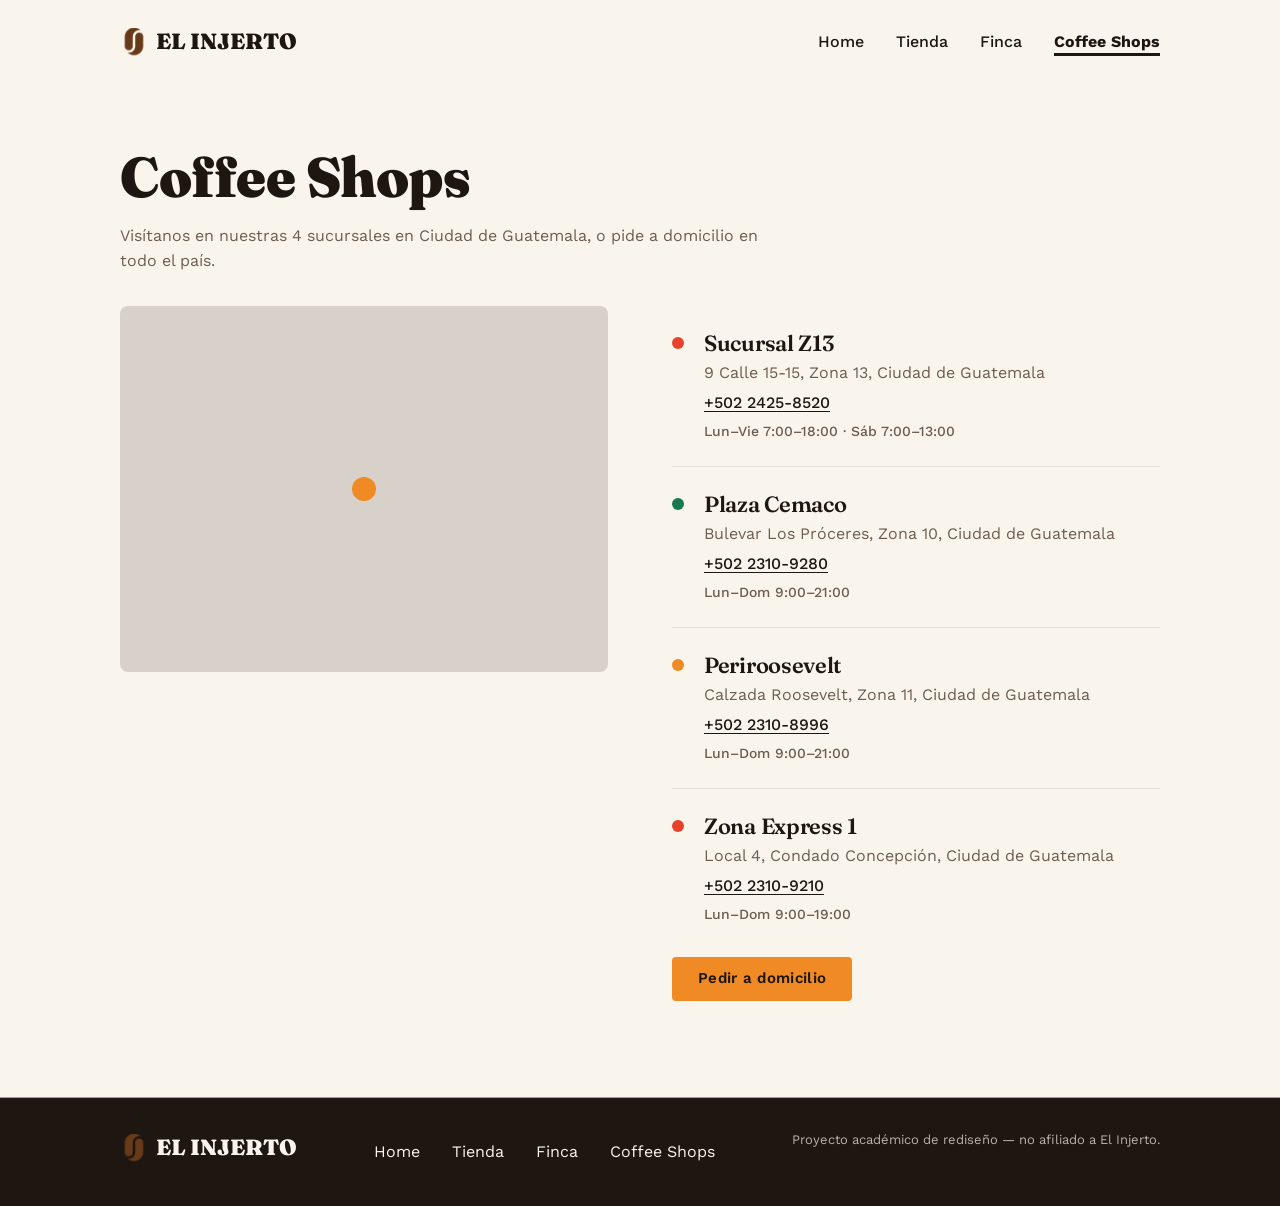
==== commit 84b8ffa6: "feat(css): jerarquia en Coffee Shops y Finca (COF-H1, COF-H2, FIN-H2) Auditoria apple-design: - coff" ====
--- a/coffee-shops.html
+++ b/coffee-shops.html
@@ -65,7 +65,8 @@
               <div class="shop-list__text">
                 <h2 class="h4">Sucursal Z13</h2>
                 <p>9 Calle 15-15, Zona 13, Ciudad de Guatemala</p>
-                <p class="shop-list__hours">+502 2425-8520 · Lun–Vie 7:00–18:00 · Sáb 7:00–13:00</p>
+                <a class="shop-list__phone" href="tel:+50224258520">+502 2425-8520</a>
+                <p class="shop-list__hours">Lun–Vie 7:00–18:00 · Sáb 7:00–13:00</p>
               </div>
             </li>
             <li class="shop-list__row">
@@ -73,7 +74,8 @@
               <div class="shop-list__text">
                 <h2 class="h4">Plaza Cemaco</h2>
                 <p>Bulevar Los Próceres, Zona 10, Ciudad de Guatemala</p>
-                <p class="shop-list__hours">+502 2310-9280 · Lun–Dom 9:00–21:00</p>
+                <a class="shop-list__phone" href="tel:+50223109280">+502 2310-9280</a>
+                <p class="shop-list__hours">Lun–Dom 9:00–21:00</p>
               </div>
             </li>
             <li class="shop-list__row">
@@ -81,7 +83,8 @@
               <div class="shop-list__text">
                 <h2 class="h4">Periroosevelt</h2>
                 <p>Calzada Roosevelt, Zona 11, Ciudad de Guatemala</p>
-                <p class="shop-list__hours">+502 2310-8996 · Lun–Dom 9:00–21:00</p>
+                <a class="shop-list__phone" href="tel:+50223108996">+502 2310-8996</a>
+                <p class="shop-list__hours">Lun–Dom 9:00–21:00</p>
               </div>
             </li>
             <li class="shop-list__row">
@@ -89,7 +92,8 @@
               <div class="shop-list__text">
                 <h2 class="h4">Zona Express 1</h2>
                 <p>Local 4, Condado Concepción, Ciudad de Guatemala</p>
-                <p class="shop-list__hours">+502 2310-9210 · Lun–Dom 9:00–19:00</p>
+                <a class="shop-list__phone" href="tel:+50223109210">+502 2310-9210</a>
+                <p class="shop-list__hours">Lun–Dom 9:00–19:00</p>
               </div>
             </li>
           </ul>
--- a/css/components.css
+++ b/css/components.css
@@ -187,8 +187,10 @@
 /* Mobile-first: columna vertical única, con un conector VERTICAL corto entre
    paso y paso. Decisión de Nicolle (2026-09-29): sustituye al grid 2x2 del
    frame Finca Mobile de Figma, que a 320px dejaba pasos de solo 116px de
-   ancho. Desde 768px vuelve a la fila horizontal de Figma; el espacio entre
-   pasos lo generan los conectores (flex:1), por eso el gap es 0. */
+   ancho. Desde 1024px vuelve a la fila horizontal de Figma (antes desde
+   768px: entre 768 y 1023px los pasos medían 122px y las leyendas ocupaban 5
+   líneas; decisión de Nicolle, auditoría apple-design 2026-10-01, FIN-S1); el
+   espacio entre pasos lo generan los conectores (flex:1), por eso el gap es 0. */
 .proceso {
   display: flex;
   flex-direction: column;
@@ -196,7 +198,7 @@
   gap: 0;
 }
 
-@media (min-width: 768px) {
+@media (min-width: 1024px) {
   .proceso {
     flex-direction: row;
     justify-content: center;
@@ -232,11 +234,18 @@
    sin tabindex), así que escalarlo al pasar el puntero o al pulsar sugería un
    botón que no existe. Auditoría apple-design, 2026-09-30 (FIN-M2). */
 
+/* La etiqueta es un <h3> real (la sección es un <h2>) y se escribe en la
+   fuente de títulos, semibold, a 16px. Antes etiqueta y leyenda medían 14px/500
+   y 13px/400 y apenas se distinguían. La leyenda se queda en 13px: a 14px con
+   el texto al 150-200% partía más palabras en la fila de 4 pasos. Se aparta del
+   componente de Figma (Work Sans 14px). Auditoría apple-design, 2026-10-01
+   (FIN-H2). */
 .proceso-step__label {
   min-width: 0;
   overflow-wrap: anywhere;
-  font-size: var(--fs-small);
-  font-weight: var(--fw-medium);
+  font-family: var(--font-display);
+  font-size: var(--fs-body);
+  font-weight: var(--fw-semibold);
   color: var(--color-ink);
 }
 
@@ -248,9 +257,9 @@
   max-width: 12rem;
 }
 
-/* Conector: vertical en mobile (línea de 2px x 32px entre pasos, centrada por
-   align-items:center) y horizontal desde 768px (línea flexible de 2px de
-   alto, alineada al centro de los círculos numerados). */
+/* Conector: vertical en mobile y tablet (línea de 2px x 32px entre pasos,
+   centrada por align-items:center) y horizontal desde 1024px (línea flexible
+   de 2px de alto, alineada al centro de los círculos numerados). */
 .proceso-connector {
   display: block;
   width: var(--size-hairline-thick);
@@ -259,7 +268,7 @@
   background-color: var(--color-accent-gold);
 }
 
-@media (min-width: 768px) {
+@media (min-width: 1024px) {
   .proceso-connector {
     flex: 1 1 var(--space-20); /* 80px */
     width: auto;
@@ -349,7 +358,7 @@
       calc(var(--retraso) + var(--duration-bounce)) backwards;
 }
 
-@media (min-width: 768px) {
+@media (min-width: 1024px) {
   .proceso--animado .proceso-connector {
     transform: scaleX(0);
     transform-origin: left;
@@ -384,18 +393,22 @@
     alcanzar el area tactil minima de 44px de ancho (regla 7 de
     responsive-detail) en tabs con etiquetas cortas como "Café" */
   border: none;
-  border-bottom: var(--size-hairline-thin) solid transparent;
+  border-bottom: var(--size-underline-selected) solid transparent; /* siempre 3px:
+    transparente en reposo, gold al pasar el puntero, ink si está seleccionada.
+    Antes el borde pasaba de 1px a 3px (y a 2px en hover) y el texto de la tab
+    seleccionada se movía 1px respecto a las demás. La altura de la tablist no
+    cambia (ya la fijaba la tab seleccionada). Auditoría apple-design,
+    2026-10-01 (TIE-S2). */
   font-family: var(--font-body);
   font-weight: var(--fw-medium);
   font-size: var(--fs-body-sm);
   color: var(--color-ink);
-  transition: border-color var(--transition-fast), border-width var(--transition-fast);
+  transition: border-color var(--transition-fast);
 }
 
 @media (hover: hover) {
   .tab:hover {
     border-bottom-color: var(--color-accent-gold);
-    border-bottom-width: var(--size-hairline-thick);
   }
 }
 
@@ -405,7 +418,6 @@
 .tab[aria-selected='true'] {
   font-weight: var(--fw-bold);
   border-bottom-color: var(--color-ink);
-  border-bottom-width: var(--size-underline-selected);
 }
 
 .tabpanel[hidden] {
@@ -618,6 +630,15 @@
    decorativo centrado, mismo criterio que .hero-photos/.finca-photo.
    Proporción real de Figma: 327×240 en mobile, cuadrado (600×600) desde
    1024px, que es cuando .split pasa a 2 columnas. */
+/* Proporción más baja en tablet y en escritorio ancho: con 505px de alto a
+   768px la lista de sucursales empezaba casi fuera de la primera pantalla, y
+   con 1:1 a 1440px el mapa medía 568x568 y era el elemento más grande de la
+   página, por encima de la lista, que es lo que la persona viene a buscar.
+   768px: 16:9 (688x387). 1024-1279px: 1:1 como en Figma (416px, la columna es
+   estrecha y la lista ya es más alta). Desde 1280px: 4:3 (568x426 a 1440px) y
+   alineado arriba con el primer nombre, porque centrado quedaba flotando a media
+   altura. Se aparta del frame de Figma (1:1). Aprobado por Nicolle. Auditoría
+   apple-design, 2026-10-01 (COF-H1). */
 .map-placeholder {
   display: flex;
   align-items: center;
@@ -628,9 +649,22 @@
   background-color: var(--color-ink-tint-16);
 }
 
+@media (min-width: 768px) {
+  .map-placeholder {
+    aspect-ratio: 16 / 9;
+  }
+}
+
 @media (min-width: 1024px) {
   .map-placeholder {
     aspect-ratio: 1 / 1;
+  }
+}
+
+@media (min-width: 1280px) {
+  .map-placeholder {
+    aspect-ratio: 4 / 3;
+    align-self: start;
   }
 }
 
@@ -655,10 +689,19 @@
   border-bottom: var(--stroke-hairline);
 }
 
+.shop-list__row:last-child {
+  padding-bottom: 0; /* la lista termina en la última dirección: el hueco hasta el
+    botón lo da el stack, no una línea de cierre + 24px extra (COF-S1) */
+  border-bottom: none;
+}
+
 .shop-list__chip {
   flex-shrink: 0;
   width: var(--size-dot-sm);
   height: var(--size-dot-sm);
+  margin-top: calc((var(--fs-h4) * var(--lh-normal) - var(--size-dot-sm)) / 2); /* centra el
+    punto con la primera línea del nombre (h4): antes quedaba ~7px por encima.
+    Auditoría apple-design, 2026-10-01 (COF-S1) */
   border-radius: var(--radius-full);
 }
 
@@ -688,8 +731,29 @@
    clase adicional. El nombre usa la utilidad .h4 ya existente en base.css
    (Fraunces SemiBold 22px, color ink) sobre un <h2> real, para no saltar
    niveles de encabezado (Title de la página ya es <h1>). */
+/* El teléfono es un enlace tel: en su propia línea (antes iba pegado al
+   horario en un texto de 13px, sin enlace: teléfono y horarios en una sola línea).
+   Subrayado visible porque el reset global de <a> lo quita, y área táctil de
+   44px (regla 7 de responsive-detail): el margen negativo reparte los ~18px
+   que sobran entre arriba y abajo para que la línea ocupe lo mismo que un
+   párrafo (la zona táctil se solapa con las líneas vecinas, que no son
+   interactivas; position:relative la deja por encima). El horario pasa a su
+   línea, a 14px. Auditoría apple-design, 2026-10-01 (COF-H2). */
+.shop-list__phone {
+  position: relative;
+  align-self: flex-start;
+  display: inline-flex;
+  align-items: center;
+  min-height: var(--size-tap-target);
+  margin-block: calc((var(--fs-body) * var(--lh-relaxed) - var(--size-tap-target)) / 2);
+  font-weight: var(--fw-medium);
+  color: var(--color-ink);
+  text-decoration: underline;
+  text-underline-offset: 0.2em;
+}
+
 .shop-list__hours {
-  font-size: var(--fs-caption);
+  font-size: var(--fs-small);
   font-weight: var(--fw-medium);
   color: var(--color-text-secondary);
 }
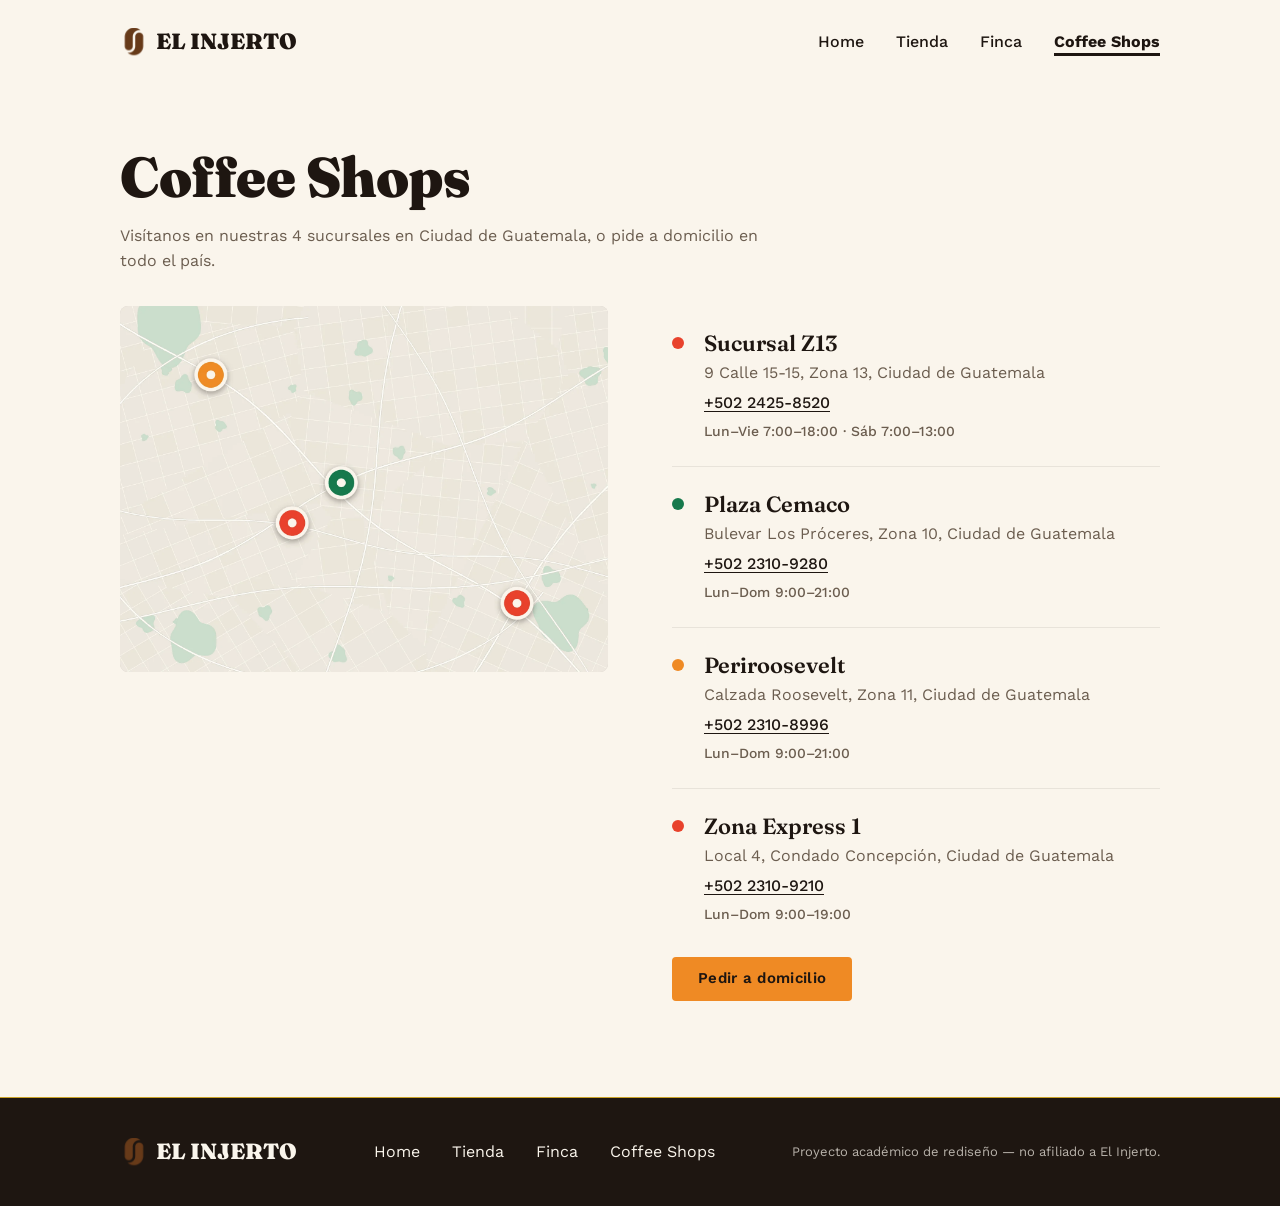
==== commit 18e87a10: "feat(coffee-shops): el mapa cambia según la sucursal elegida - coffee-shops.html: el bloque gris .ma" ====
--- a/coffee-shops.html
+++ b/coffee-shops.html
@@ -55,12 +55,20 @@
     <!-- Mapa + lista de sucursales -->
     <div class="container section-bottom">
       <div class="split">
-        <div class="map-placeholder" aria-hidden="true">
-          <span class="map-placeholder__pin"></span>
+        <!-- Mapa ilustrativo: 5 imágenes apiladas (general + una por sucursal). Sin JS
+             solo se ve el mapa general; main.js (initShopMap) activa la de la sucursal
+             elegida. Las inactivas llevan aria-hidden para que el lector de pantalla
+             solo lea el mapa visible. -->
+        <div class="shop-map" id="shop-map">
+          <img class="shop-map__img is-active" data-map="general" src="assets/img/mapas/mapa-general.webp" width="1600" height="1200" alt="Mapa ilustrativo de Ciudad de Guatemala con la ubicación de las 4 sucursales de El Injerto.">
+          <img class="shop-map__img" data-map="z13" src="assets/img/mapas/mapa-z13.webp" width="1600" height="1200" alt="Mapa ilustrativo con la ubicación de la Sucursal Z13, en la Zona 13." aria-hidden="true" loading="lazy">
+          <img class="shop-map__img" data-map="plaza-cemaco" src="assets/img/mapas/mapa-plaza-cemaco.webp" width="1600" height="1200" alt="Mapa ilustrativo con la ubicación de Plaza Cemaco, en la Zona 10." aria-hidden="true" loading="lazy">
+          <img class="shop-map__img" data-map="periroosevelt" src="assets/img/mapas/mapa-periroosevelt.webp" width="1600" height="1200" alt="Mapa ilustrativo con la ubicación de Periroosevelt, en la Calzada Roosevelt." aria-hidden="true" loading="lazy">
+          <img class="shop-map__img" data-map="zona-express-1" src="assets/img/mapas/mapa-zona-express-1.webp" width="1600" height="1200" alt="Mapa ilustrativo con la ubicación de Zona Express 1, en Condado Concepción." aria-hidden="true" loading="lazy">
         </div>
         <div class="stack stack--lg">
           <ul class="shop-list">
-            <li class="shop-list__row">
+            <li class="shop-list__row" data-map="z13">
               <span class="shop-list__chip shop-list__chip--cherry" aria-hidden="true"></span>
               <div class="shop-list__text">
                 <h2 class="h4">Sucursal Z13</h2>
@@ -69,7 +77,7 @@
                 <p class="shop-list__hours">Lun–Vie 7:00–18:00 · Sáb 7:00–13:00</p>
               </div>
             </li>
-            <li class="shop-list__row">
+            <li class="shop-list__row" data-map="plaza-cemaco">
               <span class="shop-list__chip shop-list__chip--pine" aria-hidden="true"></span>
               <div class="shop-list__text">
                 <h2 class="h4">Plaza Cemaco</h2>
@@ -78,7 +86,7 @@
                 <p class="shop-list__hours">Lun–Dom 9:00–21:00</p>
               </div>
             </li>
-            <li class="shop-list__row">
+            <li class="shop-list__row" data-map="periroosevelt">
               <span class="shop-list__chip shop-list__chip--terracotta" aria-hidden="true"></span>
               <div class="shop-list__text">
                 <h2 class="h4">Periroosevelt</h2>
@@ -87,7 +95,7 @@
                 <p class="shop-list__hours">Lun–Dom 9:00–21:00</p>
               </div>
             </li>
-            <li class="shop-list__row">
+            <li class="shop-list__row" data-map="zona-express-1">
               <span class="shop-list__chip shop-list__chip--cherry" aria-hidden="true"></span>
               <div class="shop-list__text">
                 <h2 class="h4">Zona Express 1</h2>
--- a/css/variables.css
+++ b/css/variables.css
@@ -98,6 +98,15 @@
   --transition-fast: var(--duration-fast) var(--easing-standard);
   --transition-base: var(--duration-base) var(--easing-standard);
 
+  /* Zoom de la foto de producto al pasar el cursor (Product Card). Duración y
+     easing separados, como el resto; --duration-zoom se redefine bajo
+     prefers-reduced-motion en base.css. --easing-out frena al final y no se
+     pasa del destino (a diferencia de --easing-bounce). Con 1.2 la foto crece
+     un 20% y, ampliada, sigue lejos del borde del bloque de color. */
+  --duration-zoom: 300ms;
+  --easing-out: cubic-bezier(0.22, 1, 0.36, 1);
+  --scale-product-hover: 1.2;
+
   /* Animación de la timeline Proceso (Finca). --easing-bounce tiene un valor
      y > 1 (1.56): la curva SE PASA de su destino y vuelve, que se percibe
      como rebote. Secuencia en escritorio: cada paso espera a que el
@@ -121,12 +130,20 @@
   --size-icon-md: 1.75rem;    /* 28px — icono del lockup del logo */
   --size-tap-target: 2.75rem; /* 44px — mínimo de área táctil (WCAG 2.5.5 / Apple HIG) */
   --size-dot-lg: 4.5rem;      /* 72px — círculo numerado de Proceso Step */
-  --size-hairline-thin: 1px;  /* grosor base de subrayado (tab en reposo, mantiene la altura reservada) */
+  --size-hairline-thin: 1px;  /* grosor de hairline fino (ya sin uso en las tabs: ahora llevan siempre --size-underline-selected) */
   --size-hairline-thick: 2px; /* grosor de la línea conectora de Proceso (accent-gold) */
   --size-underline-selected: 3px; /* grosor del subrayado de la tab seleccionada */
   --size-icon-lg: 4rem;       /* 64px — icono circular de "Encuentra tu sabor" (Home) */
   --size-dot-sm: 0.75rem;      /* 12px — chip de color en la lista de Coffee Shops */
   --size-pin-lg: 1.5rem;       /* 24px — pin decorativo del mapa placeholder (Coffee Shops) */
+  --size-product-image: 48%;   /* ancho de la foto de producto (accesorios) = 48% del bloque de color. En el
+    Product Card de Figma (240x200) la silueta oscura mide 64x96 (26,7% x 48% del bloque). Las fotos traen
+    margen propio (el producto ocupa ~63-83% del alto de la foto), así que con 48% de ancho gorra, taza,
+    hervidor y V60 ocupan un área parecida a la de la silueta */
+  --size-product-image-bag: 64%; /* ancho de la foto de las bolsas de café. Con 48% (el tamaño de la silueta
+    de Figma: bolsa de 96px de alto en un bloque de 240x200) las bolsas se veían pequeñas; con 64% la bolsa
+    mide ~64% del alto del bloque (antes ~48%) y, ampliada x1,2 al pasar el cursor, ~77%, sin tocar el
+    borde. Cambio aprobado por Nicolle: se aparta a propósito del tamaño de la silueta de Figma */
 
   /* ---- Accesibilidad ---- */
   /* Anillo de foco en ink (antes terracotta: 2.32:1 sobre surface y 1.97:1 sobre
--- a/css/base.css
+++ b/css/base.css
@@ -239,5 +239,6 @@
     --duration-stagger: 0ms;
     --duration-draw: 0.01ms;
     --duration-pulse: 0.01ms;
+    --duration-zoom: 0.01ms;
   }
 }
--- a/css/layout.css
+++ b/css/layout.css
@@ -251,7 +251,9 @@
 @media (min-width: 768px) {
   .site-footer__inner {
     flex-direction: row;
-    align-items: flex-start;
+    align-items: center; /* antes flex-start: logo, nav y aviso quedaban a alturas
+      distintas (hasta ~12px de diferencia a 1440px). Auditoría apple-design,
+      2026-10-01 (ALL-S1) */
     justify-content: space-between;
     padding-inline: var(--space-10); /* 40px */
   }
@@ -364,15 +366,14 @@
   }
 }
 
-/* Variante compacta — bandas de título, no secciones de contenido completo */
-.section--tight {
-  padding-block: var(--space-8); /* 32px */
-}
-
-@media (min-width: 1024px) {
-  .section--tight {
-    padding-block: var(--space-10); /* 40px */
-  }
+/* Sección que continúa a la anterior sobre el mismo fondo: sin padding
+   superior (el inferior de la sección previa ya da el aire) y con el padding
+   inferior completo de .section. Sustituye a .section--tight, que dejaba
+   "Nuestra historia" a 32-40px del borde de la banda siguiente y a 80-136px de
+   la sección anterior. Va después de las reglas de .section para ganar en
+   todos los anchos. Auditoría apple-design, 2026-10-01 (FIN-S2). */
+.section--flush-top {
+  padding-top: 0;
 }
 
 /* Variante con fondo terciario (Procesos, Subscription teaser) */
@@ -419,15 +420,31 @@
   gap: var(--space-6);
 }
 
-@media (min-width: 768px) {
+/* 2 columnas desde 480px y 4 desde 1024px (antes: 2 desde 768px y 4 desde
+   1280px). Con las columnas anteriores había anchos en los que una tarjeta
+   medía 719px (a 767px, 1 columna) o 564px (a 1279px, 2 columnas), con una
+   imagen de 6:5 más grande que la pantalla; ahora, a tamaño de texto normal,
+   la tarjeta mide entre 204px (480px de ancho) y 460px (1023px) y nunca hay
+   una sola columna por encima de 479px (regla 13 de responsive-detail).
+   Las columnas se calculan con auto-fill y un mínimo en rem (igual que
+   .steps-grid): a texto normal salen 2 (480-1023px) o 4 (desde 1024px), y con
+   el texto ampliado baja el número de columnas en vez de partir palabras
+   ("Bourbo/n" a 480px y a 1024px con el texto al 200%). 40% impide que haya 3
+   columnas entre 480 y 1023px; desde 1024px el mínimo es un cuarto del ancho
+   (menos el gap) y nunca menos de 12rem. Afecta también a la cuadrícula "Cafés
+   de temporada" de Home. Auditoría apple-design, 2026-10-01 (TIE-S1). */
+@media (min-width: 480px) {
   .product-grid {
-    grid-template-columns: repeat(2, 1fr);
-  }
-}
-
-@media (min-width: 1280px) {
+    grid-template-columns: repeat(auto-fill, minmax(min(100%, max(12rem, 40%)), 1fr));
+  }
+}
+
+@media (min-width: 1024px) {
   .product-grid {
-    grid-template-columns: repeat(4, 1fr);
+    grid-template-columns: repeat(
+      auto-fill,
+      minmax(max(12rem, calc((100% - 3 * var(--space-6)) / 4 - 1px)), 1fr)
+    );
   }
 }
 
--- a/css/components.css
+++ b/css/components.css
@@ -104,10 +104,10 @@
 }
 
 /* ---- Product Card ---- */
-/* Home "Cafés de temporada" y Tienda (café/merch). El bloque de imagen es
-   un color plano (placeholder de producto real, ver design.md) — no una
-   <img>, así que no requiere alt text; el color se fija con una clase
-   modificadora, nunca inline. */
+/* Home "Cafés de temporada" y Tienda (café/merch). El bloque de imagen es un
+   color plano (clase modificadora, nunca inline) con una foto de producto
+   recortada (WebP con fondo transparente, en assets/img/productos/) centrada.
+   La foto lleva su propio alt; el color del bloque es solo decoración. */
 .product-card {
   position: relative; /* ancla el ::after del enlace estirado (.product-card__link) */
   border-radius: var(--radius-md);
@@ -116,8 +116,11 @@
 }
 
 .product-card__image {
+  display: grid;
+  place-items: center; /* la foto va en el centro del bloque, donde Figma dibuja la silueta */
   aspect-ratio: 6 / 5;
   width: 100%;
+  overflow: hidden; /* la foto ampliada al pasar el cursor no puede salirse del bloque */
 }
 
 .product-card__image--cherry {
@@ -130,6 +133,38 @@
 
 .product-card__image--terracotta {
   background-color: var(--color-block-terracotta);
+}
+
+/* Foto del producto. Su ancho es un % del bloque (--size-product-image; las bolsas
+   de café usan --size-product-image-bag), así que escala con la tarjeta en todos los breakpoints y el bloque conserva su 6:5
+   (sin saltos de layout). Al pasar el cursor SOLO se amplía la foto
+   (transform: scale, no toca el layout): ni el bloque ni la tarjeta cambian de
+   tamaño. El zoom va dentro de (hover: hover) (regla 9 de responsive-detail);
+   con el teclado, :focus-within lo activa en las tarjetas de Home (llevan
+   enlace). Bajo prefers-reduced-motion --duration-zoom es ~0 (base.css): el
+   cambio es instantáneo, sin movimiento. */
+.product-card__img {
+  width: var(--size-product-image);
+  height: auto;
+  aspect-ratio: 1 / 1;
+  object-fit: contain;
+  transition: transform var(--duration-zoom) var(--easing-out);
+}
+
+/* Bolsas de café: más grandes que gorra, taza, hervidor y V60 (las bolsas son
+   estrechas y con el 48% de la silueta de Figma se veían pequeñas). */
+.product-card__img--bag {
+  width: var(--size-product-image-bag);
+}
+
+@media (hover: hover) {
+  .product-card:hover .product-card__img {
+    transform: scale(var(--scale-product-hover));
+  }
+}
+
+.product-card:focus-within .product-card__img {
+  transform: scale(var(--scale-product-hover));
 }
 
 .product-card__body {
@@ -625,10 +660,16 @@
   background-color: var(--color-surface);
 }
 
-/* ---- Coffee Shops: mapa placeholder ---- */
-/* Sin mapa real (fuera de alcance de esta PEC) — bloque neutro con un pin
-   decorativo centrado, mismo criterio que .hero-photos/.finca-photo.
-   Proporción real de Figma: 327×240 en mobile, cuadrado (600×600) desde
+/* ---- Coffee Shops: mapa ---- */
+/* Mapa ilustrativo hecho con imágenes (un mapa interactivo queda fuera del
+   alcance de esta PEC). Cinco imágenes apiladas en la misma caja — mapa general
+   + una por sucursal — y solo la que lleva .is-active se ve (opacity 1);
+   main.js (initShopMap) mueve esa clase al elegir una sucursal. Sin JS se ve el
+   mapa general, que lleva .is-active en el HTML. Todas las imágenes son 4:3 con
+   object-fit: cover: en cada mapa de sucursal el pin está en el centro y en el
+   general los 4 pines caben en el cuadrado central, así que ningún pin queda
+   fuera del recorte en las 4 proporciones de la caja.
+   Proporción de la caja: 327×240 en mobile (Figma), cuadrado (600×600) desde
    1024px, que es cuando .split pasa a 2 columnas. */
 /* Proporción más baja en tablet y en escritorio ancho: con 505px de alto a
    768px la lista de sucursales empezaba casi fuera de la primera pantalla, y
@@ -639,40 +680,49 @@
    alineado arriba con el primer nombre, porque centrado quedaba flotando a media
    altura. Se aparta del frame de Figma (1:1). Aprobado por Nicolle. Auditoría
    apple-design, 2026-10-01 (COF-H1). */
-.map-placeholder {
-  display: flex;
-  align-items: center;
-  justify-content: center;
+.shop-map {
+  position: relative;
   width: 100%;
   aspect-ratio: 327 / 240;
+  overflow: hidden;
   border-radius: var(--radius-md);
-  background-color: var(--color-ink-tint-16);
+  background-color: var(--color-ink-tint-16); /* se ve un instante mientras carga la imagen */
 }
 
 @media (min-width: 768px) {
-  .map-placeholder {
+  .shop-map {
     aspect-ratio: 16 / 9;
   }
 }
 
 @media (min-width: 1024px) {
-  .map-placeholder {
+  .shop-map {
     aspect-ratio: 1 / 1;
   }
 }
 
 @media (min-width: 1280px) {
-  .map-placeholder {
+  .shop-map {
     aspect-ratio: 4 / 3;
     align-self: start;
   }
 }
 
-.map-placeholder__pin {
-  width: var(--size-pin-lg);
-  height: var(--size-pin-lg);
-  border-radius: var(--radius-full);
-  background-color: var(--color-block-terracotta);
+/* Cambio de mapa con un fundido corto. --transition-base (200ms) se acorta a
+   casi 0 bajo prefers-reduced-motion en base.css, así que no hace falta una
+   regla aparte. */
+.shop-map__img {
+  position: absolute;
+  inset: 0;
+  width: 100%;
+  height: 100%;
+  object-fit: cover;
+  opacity: 0;
+  transition: opacity var(--transition-base);
+}
+
+.shop-map__img.is-active {
+  opacity: 1;
 }
 
 /* ---- Coffee Shops: lista de sucursales ---- */
@@ -682,6 +732,7 @@
 }
 
 .shop-list__row {
+  position: relative; /* ancla el ::after de .shop-list__select (fila entera clicable) */
   display: flex;
   align-items: flex-start;
   gap: var(--space-5); /* 20px */
@@ -757,3 +808,58 @@
   font-weight: var(--fw-medium);
   color: var(--color-text-secondary);
 }
+
+/* ---- Coffee Shops: selección de sucursal (mapa) ---- */
+/* main.js convierte el nombre de cada sucursal (el <h2>) en un <button> con
+   aria-pressed. Sin JS el <h2> se queda como texto y no hay nada que pulsar.
+   El botón hereda la tipografía del h2.h4 y su ::after se estira sobre toda la
+   fila (.shop-list__row es position:relative): así toda la fila responde al
+   clic o al toque. El teléfono sigue siendo un enlace aparte porque es
+   position:relative y viene después en el DOM, así que queda por encima del
+   ::after. El anillo de foco es el global de base.css (alrededor del nombre). */
+.shop-list__select {
+  padding: 0;
+  border: 0;
+  background: none;
+  font: inherit;
+  color: inherit;
+  text-align: left;
+  cursor: pointer;
+}
+
+.shop-list__select::after {
+  content: "";
+  position: absolute;
+  inset: 0;
+}
+
+/* Sucursal elegida: el chip de color gana un aro ink (la señal principal, con
+   el mismo contraste que el anillo de foco: 16:1 sobre surface, muy por
+   encima de los 3:1 de WCAG 1.4.11) y el nombre un subrayado gold (acento
+   decorativo, nunca la única señal). El estado también se anuncia con
+   aria-pressed. */
+.shop-list__row.is-selected .shop-list__chip {
+  outline: var(--size-hairline-thick) solid var(--color-ink);
+  outline-offset: var(--space-1); /* 4px */
+}
+
+.shop-list__row.is-selected .shop-list__select {
+  text-decoration: underline;
+  text-decoration-color: var(--color-accent-gold);
+  text-decoration-thickness: var(--size-hairline-thick);
+  text-underline-offset: 0.2em;
+}
+
+/* Hover solo donde hay cursor (regla 9 de responsive-detail). */
+@media (hover: hover) {
+  .shop-list__row:hover .shop-list__select {
+    text-decoration: underline;
+    text-decoration-color: var(--color-ink-tint-16);
+    text-decoration-thickness: var(--size-hairline-thick);
+    text-underline-offset: 0.2em;
+  }
+
+  .shop-list__row.is-selected:hover .shop-list__select {
+    text-decoration-color: var(--color-accent-gold);
+  }
+}
